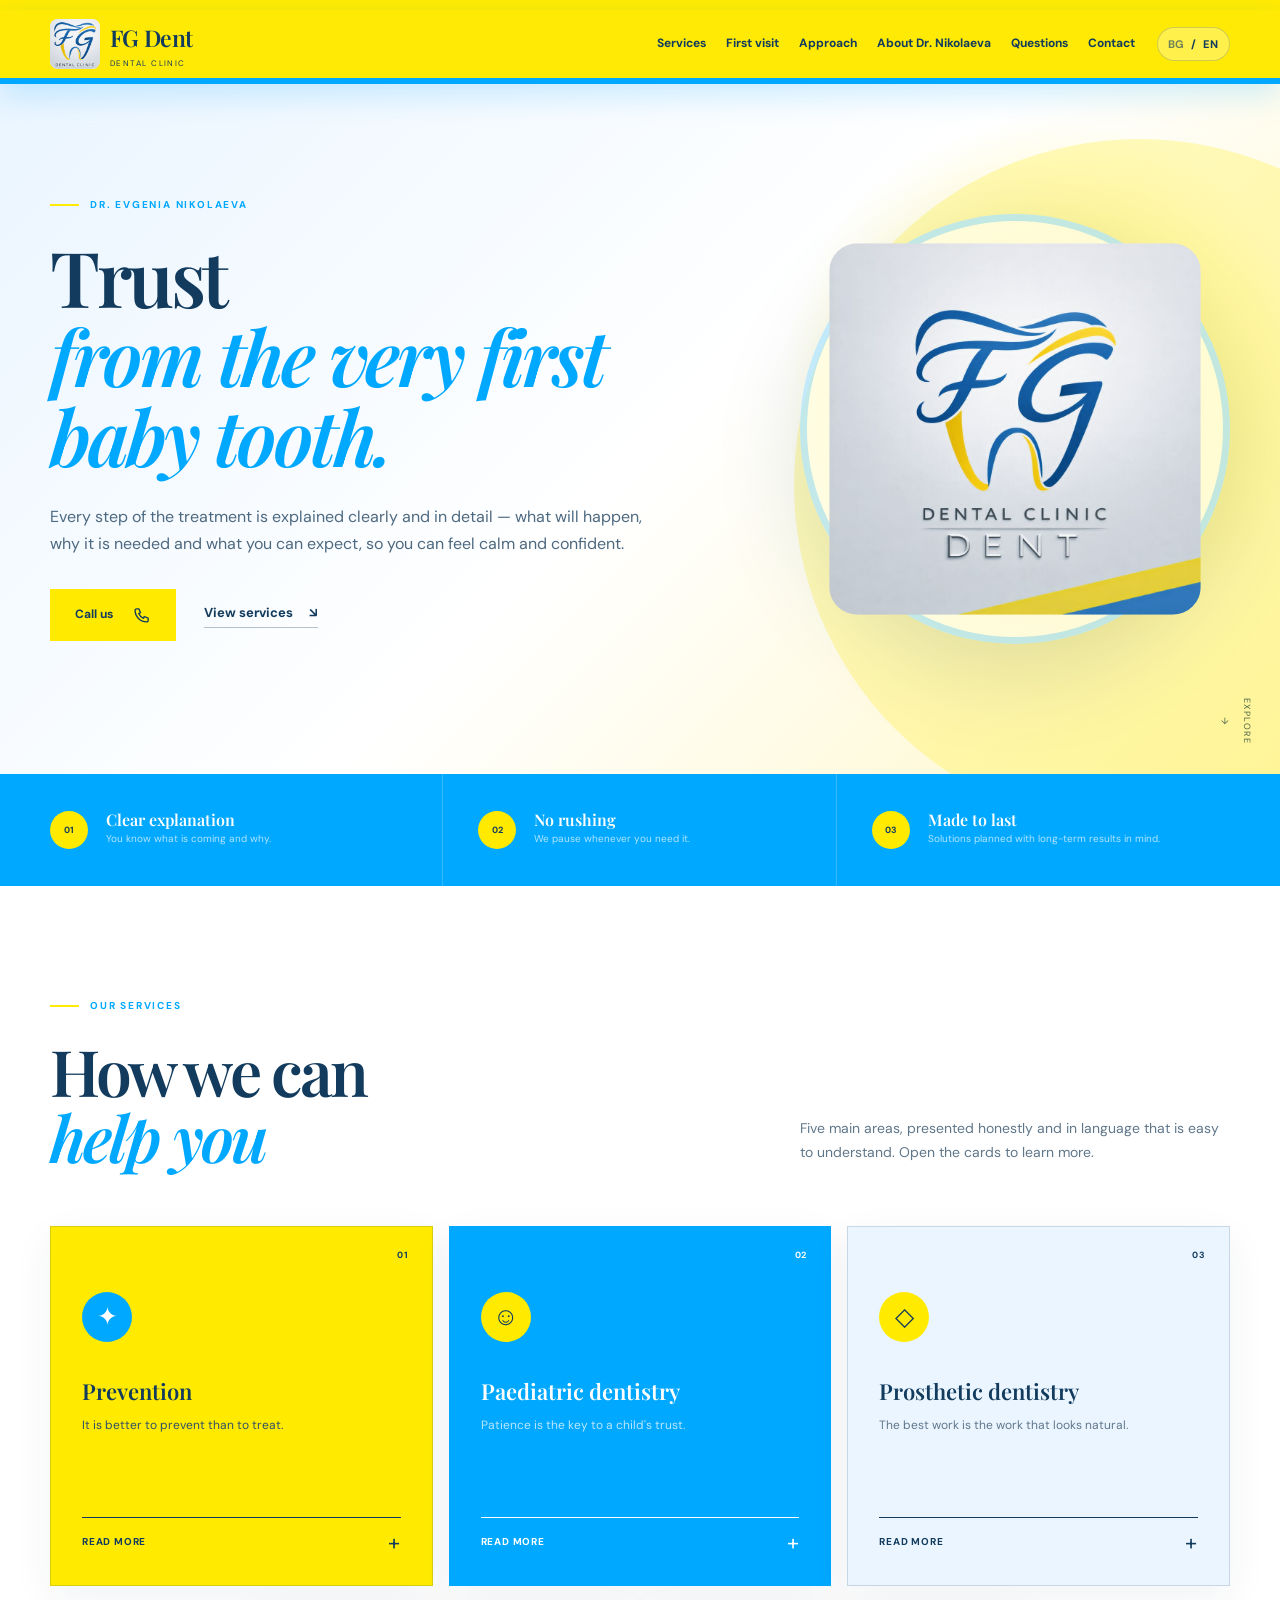
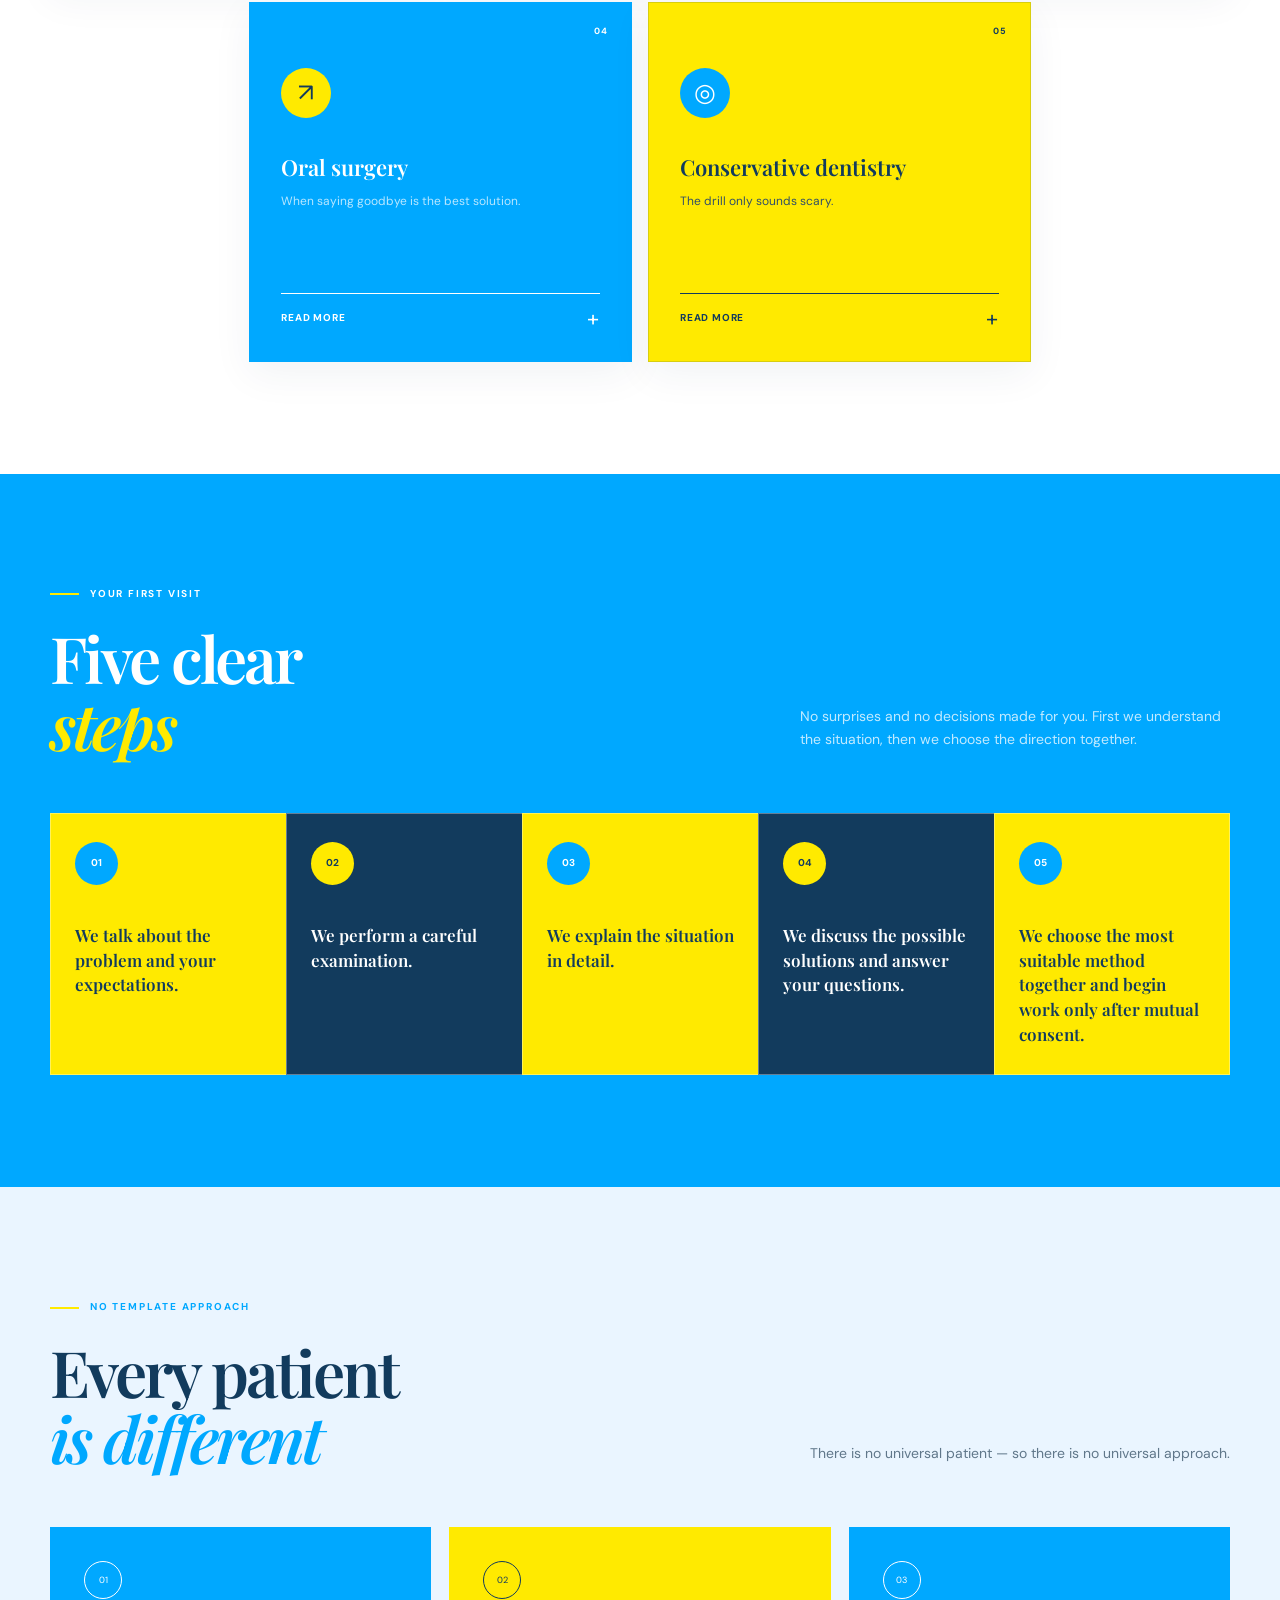
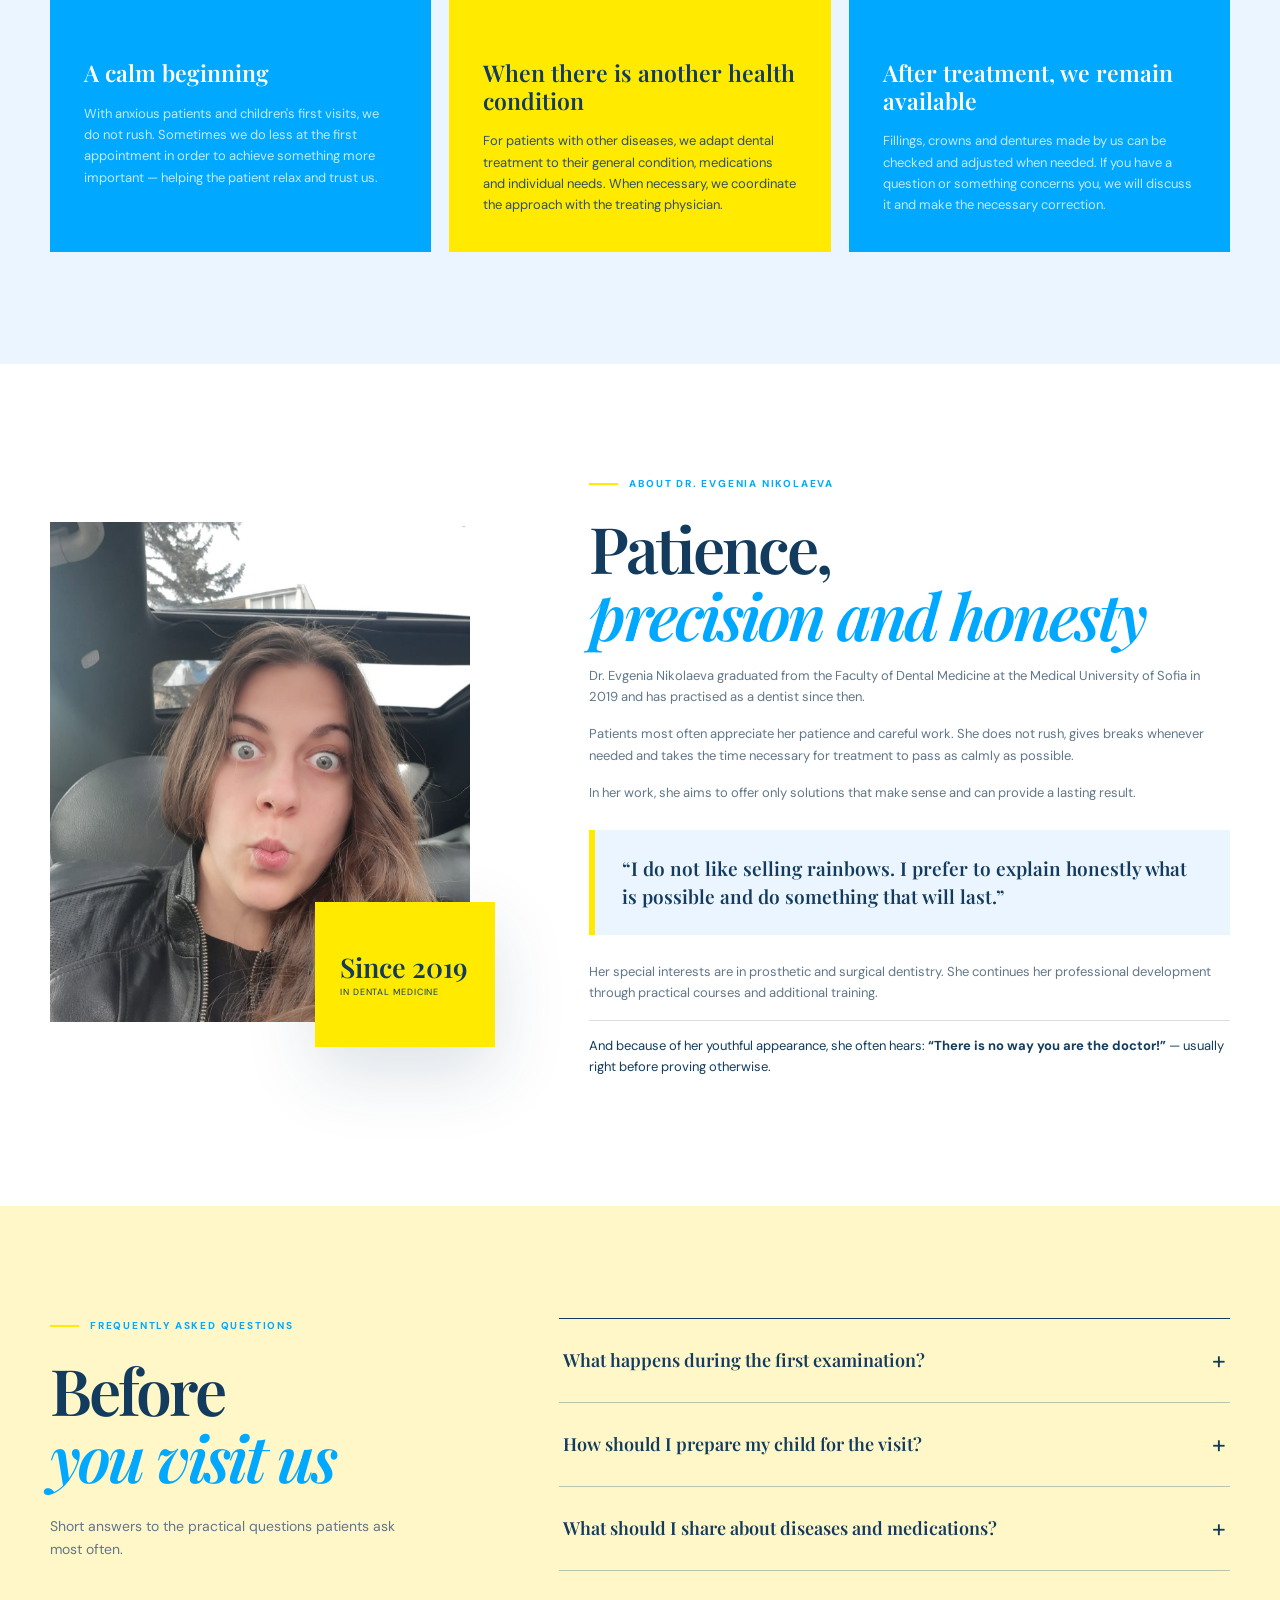
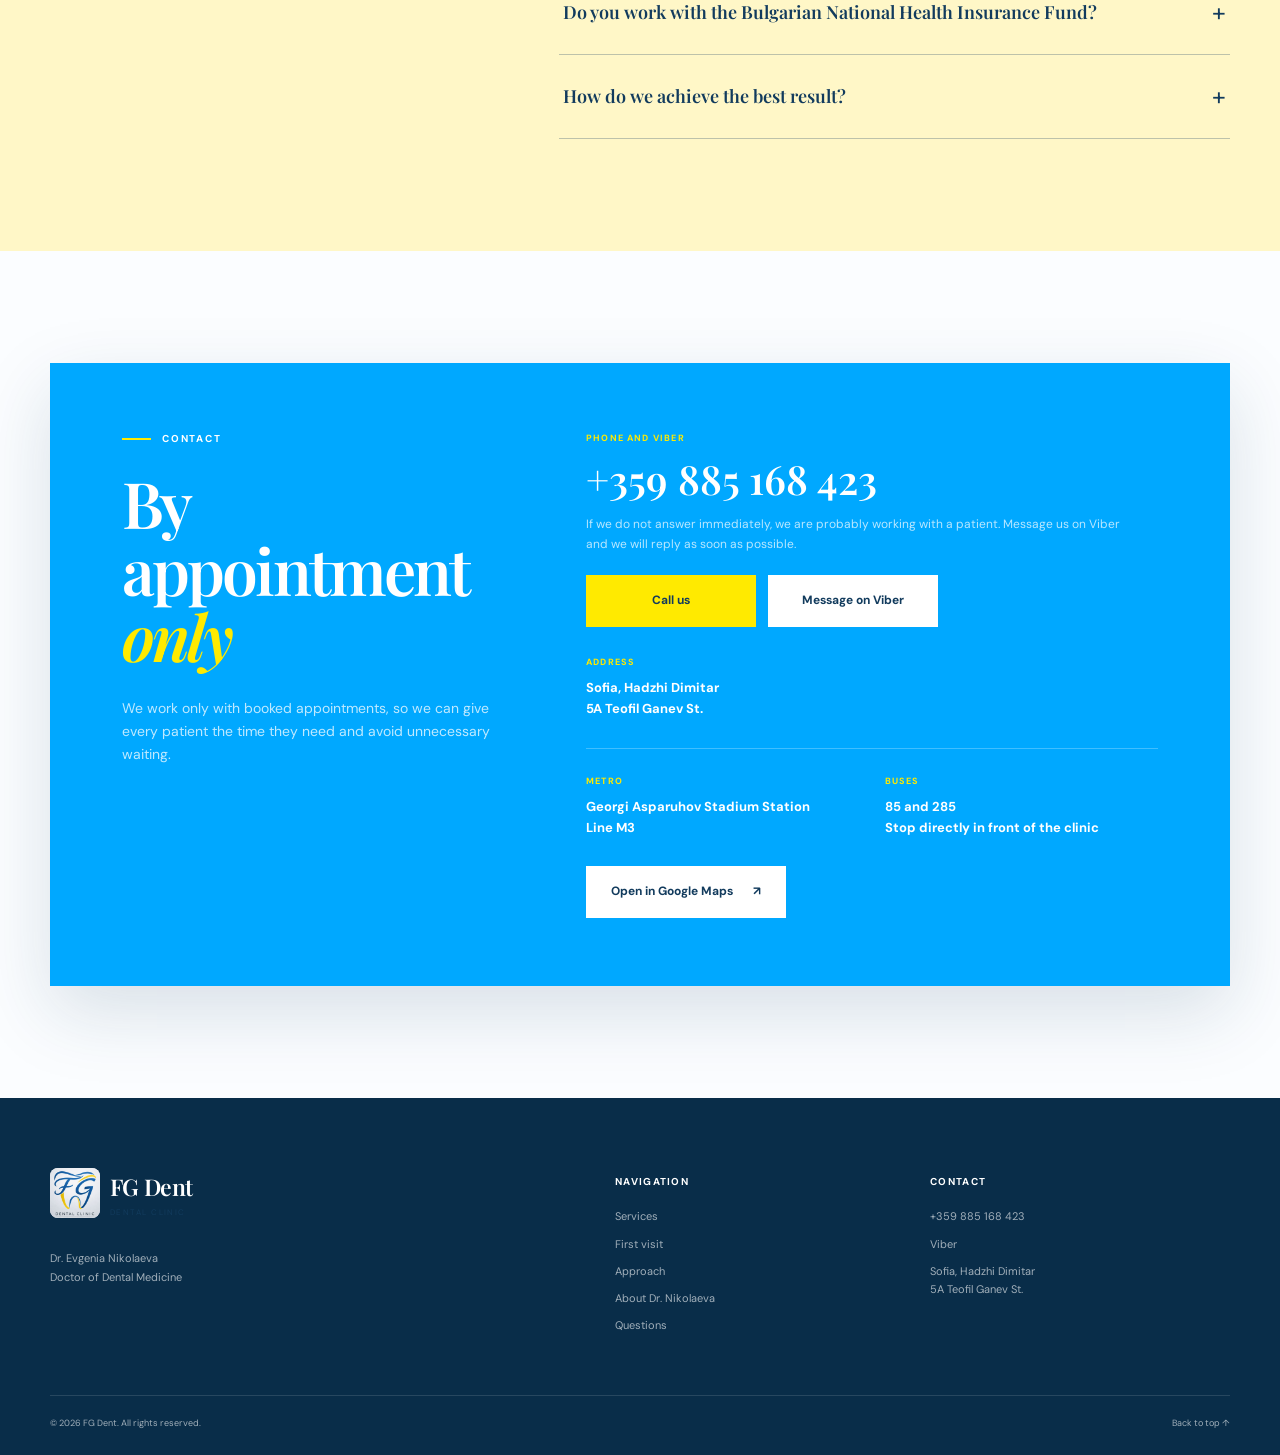
==== en.html @ 5fee706e "Add English version and logo hero" ====
<!doctype html>
<html lang="en">
<head>
  <meta charset="utf-8">
  <meta name="viewport" content="width=device-width, initial-scale=1">
  <meta name="description" content="FG Dent — dental clinic of Dr. Evgenia Nikolaeva in Sofia. Clear explanations, a calm approach and dental work made to last.">
  <meta name="theme-color" content="#00A8FF">
  <title>FG Dent | Dr. Evgenia Nikolaeva</title>
  <link rel="preconnect" href="https://fonts.googleapis.com">
  <link rel="preconnect" href="https://fonts.gstatic.com" crossorigin>
  <link href="https://fonts.googleapis.com/css2?family=DM+Sans:wght@400;500;600;700&family=Playfair+Display:ital,wght@0,600;1,600&display=swap" rel="stylesheet">
  <link rel="stylesheet" href="styles.css">
</head>
<body>
  <a class="skip-link" href="#main">Skip to content</a>
  <div class="top-note" aria-hidden="true"></div>

  <header class="site-header">
    <div class="container nav-shell">
      <a class="brand" href="#home" aria-label="FG Dent — home">
        <span class="brand-logo"><img src="assets/fg-dent-logo.png" alt="" width="1024" height="1024"></span>
        <span><strong>FG Dent</strong><small>Dental clinic</small></span>
      </a>
      <button class="menu-button" type="button" aria-label="Open menu" aria-expanded="false" aria-controls="main-nav"><span></span><span></span><span></span></button>
      <nav class="main-nav" id="main-nav" aria-label="Main navigation">
        <a href="#services">Services</a>
        <a href="#first-visit">First visit</a>
        <a href="#approach">Approach</a>
        <a href="#doctor">About Dr. Nikolaeva</a>
        <a href="#faq">Questions</a>
        <a href="#contact">Contact</a>
      </nav>
      <div class="language-switch" aria-label="Language selection">
        <a href="index.html">BG</a>
        <span>/</span>
        <a class="active" href="en.html" aria-current="page">EN</a>
      </div>
    </div>
  </header>

  <main id="main">
    <section class="hero" id="home">
      <div class="hero-logo-panel" aria-hidden="true"><img src="assets/fg-dent-logo.png" alt="" width="1024" height="1024"></div>
      <div class="container hero-layout">
        <div class="hero-copy reveal">
          <p class="eyebrow"><span></span>Dr. Evgenia Nikolaeva</p>
          <h1>Trust<br><em>from the very first baby tooth.</em></h1>
          <p class="lead">Every step of the treatment is explained clearly and in detail — what will happen, why it is needed and what you can expect, so you can feel calm and confident.</p>
          <div class="hero-actions">
            <a class="button button-yellow" href="tel:+359885168423"><span>Call us</span><svg viewBox="0 0 24 24" aria-hidden="true"><path d="M7.8 3.8 10 8.9 7.6 10c1.2 2.8 3.6 5.2 6.4 6.4l1.1-2.4 5.1 2.2v3c0 1.1-.9 2-2 2C9.7 21.2 2.8 14.3 2.8 5.8c0-1.1.9-2 2-2h3Z"/></svg></a>
            <a class="text-link" href="#services">View services <span>↘</span></a>
          </div>
        </div>
      </div>
      <a class="scroll-hint" href="#principles" aria-label="Go to content">↓ <span>Explore</span></a>
    </section>

    <section class="principles" id="principles" aria-label="Our principles">
      <div class="container principle-grid">
        <article><span>01</span><div><h2>Clear explanation</h2><p>You know what is coming and why.</p></div></article>
        <article><span>02</span><div><h2>No rushing</h2><p>We pause whenever you need it.</p></div></article>
        <article><span>03</span><div><h2>Made to last</h2><p>Solutions planned with long-term results in mind.</p></div></article>
      </div>
    </section>

    <section class="section services" id="services">
      <div class="container">
        <header class="section-heading reveal">
          <div><p class="eyebrow"><span></span>Our services</p><h2>How we can<br><em>help you</em></h2></div>
          <p>Five main areas, presented honestly and in language that is easy to understand. Open the cards to learn more.</p>
        </header>

        <div class="service-grid">
          <article class="service-card card-yellow reveal">
            <span class="card-number">01</span><span class="service-symbol" aria-hidden="true">✦</span>
            <h3>Prevention</h3><p class="service-tagline">It is better to prevent than to treat.</p>
            <button class="expand-button" type="button" aria-expanded="false" aria-controls="service-1"><span>Read more</span><b>+</b></button>
            <div class="expand-content" id="service-1" hidden>
              <p>Regular preventive check-ups help us find problems at their earliest stage. Treatment is usually faster, gentler, more comfortable and less expensive. This lowers the risk of pain and complex procedures and helps keep natural teeth healthy for longer.</p>
              <h4>Includes:</h4><ul><li>preventive dental examination;</li><li>professional cleaning;</li><li>gum assessment;</li><li>fluoride treatment or sealants when needed;</li><li>individual advice for home care.</li></ul>
            </div>
          </article>

          <article class="service-card card-blue reveal">
            <span class="card-number">02</span><span class="service-symbol" aria-hidden="true">☺</span>
            <h3>Paediatric dentistry</h3><p class="service-tagline">Patience is the key to a child's trust.</p>
            <button class="expand-button" type="button" aria-expanded="false" aria-controls="service-2"><span>Read more</span><b>+</b></button>
            <div class="expand-content" id="service-2" hidden>
              <p>In paediatric dentistry, good treatment begins with calm, attention and time for adaptation.</p>
              <p>The dentist and the parents work as one team with a shared approach and one clear goal: for the child to feel safe, cooperate without unnecessary fear and gradually build trust in dental care.</p>
            </div>
          </article>

          <article class="service-card card-pale-blue reveal">
            <span class="card-number">03</span><span class="service-symbol" aria-hidden="true">◇</span>
            <h3>Prosthetic dentistry</h3><p class="service-tagline">The best work is the work that looks natural.</p>
            <button class="expand-button" type="button" aria-expanded="false" aria-controls="service-3"><span>Read more</span><b>+</b></button>
            <div class="expand-content" id="service-3" hidden>
              <p>Prosthetic treatment is the result of precise teamwork between the clinic and the dental laboratory.</p>
              <p>For us, the team has done an excellent job when, after treatment, no one can tell what is natural and what was created by us.</p>
              <p>Our dental technicians are true artists, so we know we can achieve exactly that.</p>
            </div>
          </article>

          <article class="service-card card-blue reveal">
            <span class="card-number">04</span><span class="service-symbol" aria-hidden="true">↗</span>
            <h3>Oral surgery</h3><p class="service-tagline">When saying goodbye is the best solution.</p>
            <button class="expand-button" type="button" aria-expanded="false" aria-controls="service-4"><span>Read more</span><b>+</b></button>
            <div class="expand-content" id="service-4" hidden>
              <p>We do everything possible to save every tooth. But when an extraction becomes unavoidable, we make sure everything is calm, comfortable and minimally invasive.</p>
            </div>
          </article>

          <article class="service-card card-yellow reveal">
            <span class="card-number">05</span><span class="service-symbol" aria-hidden="true">◎</span>
            <h3>Conservative dentistry</h3><p class="service-tagline">The drill only sounds scary.</p>
            <button class="expand-button" type="button" aria-expanded="false" aria-controls="service-5"><span>Read more</span><b>+</b></button>
            <div class="expand-content" id="service-5" hidden>
              <p>Our goal is to preserve every tooth that can be saved. We treat cavities and root canals calmly, precisely and with reliable anaesthesia.</p>
              <p>And no matter how stubborn the canals are — we are more stubborn.</p>
            </div>
          </article>
        </div>
      </div>
    </section>

    <section class="section first-visit" id="first-visit">
      <div class="container">
        <header class="section-heading reveal">
          <div><p class="eyebrow"><span></span>Your first visit</p><h2>Five clear<br><em>steps</em></h2></div>
          <p>No surprises and no decisions made for you. First we understand the situation, then we choose the direction together.</p>
        </header>
        <ol class="visit-steps">
          <li class="reveal"><span>01</span><p>We talk about the problem and your expectations.</p></li>
          <li class="reveal"><span>02</span><p>We perform a careful examination.</p></li>
          <li class="reveal"><span>03</span><p>We explain the situation in detail.</p></li>
          <li class="reveal"><span>04</span><p>We discuss the possible solutions and answer your questions.</p></li>
          <li class="reveal"><span>05</span><p>We choose the most suitable method together and begin work only after mutual consent.</p></li>
        </ol>
      </div>
    </section>

    <section class="section approach" id="approach">
      <div class="container">
        <header class="section-heading reveal">
          <div><p class="eyebrow"><span></span>No template approach</p><h2>Every patient<br><em>is different</em></h2></div>
          <p>There is no universal patient — so there is no universal approach.</p>
        </header>
        <div class="approach-grid">
          <article class="approach-card reveal"><span>01</span><h3>A calm beginning</h3><p>With anxious patients and children's first visits, we do not rush. Sometimes we do less at the first appointment in order to achieve something more important — helping the patient relax and trust us.</p></article>
          <article class="approach-card approach-card-yellow reveal"><span>02</span><h3>When there is another health condition</h3><p>For patients with other diseases, we adapt dental treatment to their general condition, medications and individual needs. When necessary, we coordinate the approach with the treating physician.</p></article>
          <article class="approach-card reveal"><span>03</span><h3>After treatment, we remain available</h3><p>Fillings, crowns and dentures made by us can be checked and adjusted when needed. If you have a question or something concerns you, we will discuss it and make the necessary correction.</p></article>
        </div>
      </div>
    </section>

    <section class="section doctor" id="doctor">
      <div class="container doctor-grid">
        <div class="doctor-visual reveal">
          <div class="doctor-photo-wrap"><img src="assets/dr-evgenia-nikolaeva.png" alt="Dr. Evgenia Nikolaeva" width="1536" height="1536"></div>
          <div class="doctor-badge"><strong>Since 2019</strong><span>in dental medicine</span></div>
        </div>
        <div class="doctor-copy reveal">
          <p class="eyebrow"><span></span>About Dr. Evgenia Nikolaeva</p>
          <h2>Patience,<br><em>precision and honesty</em></h2>
          <p>Dr. Evgenia Nikolaeva graduated from the Faculty of Dental Medicine at the Medical University of Sofia in 2019 and has practised as a dentist since then.</p>
          <p>Patients most often appreciate her patience and careful work. She does not rush, gives breaks whenever needed and takes the time necessary for treatment to pass as calmly as possible.</p>
          <p>In her work, she aims to offer only solutions that make sense and can provide a lasting result.</p>
          <blockquote>“I do not like selling rainbows. I prefer to explain honestly what is possible and do something that will last.”</blockquote>
          <p>Her special interests are in prosthetic and surgical dentistry. She continues her professional development through practical courses and additional training.</p>
          <p class="doctor-joke">And because of her youthful appearance, she often hears: <strong>“There is no way you are the doctor!”</strong> — usually right before proving otherwise.</p>
        </div>
      </div>
    </section>

    <section class="section faq" id="faq">
      <div class="container faq-grid">
        <div class="faq-heading reveal"><p class="eyebrow"><span></span>Frequently asked questions</p><h2>Before<br><em>you visit us</em></h2><p>Short answers to the practical questions patients ask most often.</p></div>
        <div class="faq-list reveal">
          <article class="faq-item"><h3><button type="button" aria-expanded="false" aria-controls="faq-1"><span>What happens during the first examination?</span><b>+</b></button></h3><div id="faq-1" class="faq-answer" hidden><p>First, we talk about the problem and your expectations, then we perform a careful examination. We explain the situation in detail, discuss the possible solutions and answer your questions. We choose the most suitable method together and begin work only after mutual consent.</p></div></article>
          <article class="faq-item"><h3><button type="button" aria-expanded="false" aria-controls="faq-2"><span>How should I prepare my child for the visit?</span><b>+</b></button></h3><div id="faq-2" class="faq-answer" hidden><p>Prepare your child beforehand by speaking calmly and honestly. Do not promise that there will be no drill or anaesthesia. Explain that what is needed will be done, but there is nothing scary and the dentist will explain what will happen in a way the child can understand.</p><p>If the child cries or does not cooperate, do not scold them and do not raise your voice — this increases the stress. Stay calm and follow the dentist's guidance. With more anxious children, we use a playful approach and different adaptation techniques, so it is important that the parent gives us time and space to win the child's trust.</p></div></article>
          <article class="faq-item"><h3><button type="button" aria-expanded="false" aria-controls="faq-3"><span>What should I share about diseases and medications?</span><b>+</b></button></h3><div id="faq-3" class="faq-answer" hidden><p>Please inform us about all diseases, allergies and medications you take — even if you think they are not related to dental treatment. Withholding this information may create a risk for your health. When necessary, we coordinate the approach with your treating physician.</p></div></article>
          <article class="faq-item"><h3><button type="button" aria-expanded="false" aria-controls="faq-4"><span>Do you work with the Bulgarian National Health Insurance Fund?</span><b>+</b></button></h3><div id="faq-4" class="faq-answer" hidden><p>Yes, the clinic works with the NHIF. Before your visit, you can contact us to clarify what is included in the package.</p></div></article>
          <article class="faq-item"><h3><button type="button" aria-expanded="false" aria-controls="faq-5"><span>How do we achieve the best result?</span><b>+</b></button></h3><div id="faq-5" class="faq-answer" hidden><p>Treatment is teamwork. The dentist can do her 50%, but for a 100% result, the patient needs to follow the instructions and recommendations given.</p></div></article>
        </div>
      </div>
    </section>

    <section class="section contact" id="contact">
      <div class="container contact-panel reveal">
        <div class="contact-intro"><p class="eyebrow eyebrow-light"><span></span>Contact</p><h2>By appointment<br><em>only</em></h2><p>We work only with booked appointments, so we can give every patient the time they need and avoid unnecessary waiting.</p></div>
        <div class="contact-details">
          <div class="contact-block"><small>Phone and Viber</small><a class="contact-phone" href="tel:+359885168423">+359 885 168 423</a><p>If we do not answer immediately, we are probably working with a patient. Message us on Viber and we will reply as soon as possible.</p><div class="contact-actions"><a class="button button-yellow" href="tel:+359885168423">Call us</a><a class="button button-light" href="viber://chat?number=%2B359885168423">Message on Viber</a></div></div>
          <div class="contact-block"><small>Address</small><strong>Sofia, Hadzhi Dimitar<br>5A Teofil Ganev St.</strong></div>
          <div class="transport-grid"><div><small>Metro</small><strong>Georgi Asparuhov Stadium Station<br>Line M3</strong></div><div><small>Buses</small><strong>85 and 285<br>Stop directly in front of the clinic</strong></div></div>
          <a class="button button-light maps-button" href="https://www.google.com/maps/search/?api=1&amp;query=ул.+Теофил+Ганев+5А,+Хаджи+Димитър,+София" target="_blank" rel="noopener"><span>Open in Google Maps</span><b>↗</b></a>
        </div>
      </div>
    </section>
  </main>

  <footer class="site-footer">
    <div class="container footer-grid">
      <div><a class="brand footer-brand" href="#home"><span class="brand-logo"><img src="assets/fg-dent-logo.png" alt="" width="1024" height="1024"></span><span><strong>FG Dent</strong><small>Dental clinic</small></span></a><p>Dr. Evgenia Nikolaeva<br>Doctor of Dental Medicine</p></div>
      <div><h2>Navigation</h2><a href="#services">Services</a><a href="#first-visit">First visit</a><a href="#approach">Approach</a><a href="#doctor">About Dr. Nikolaeva</a><a href="#faq">Questions</a></div>
      <div><h2>Contact</h2><a href="tel:+359885168423">+359 885 168 423</a><a href="viber://chat?number=%2B359885168423">Viber</a><span>Sofia, Hadzhi Dimitar<br>5A Teofil Ganev St.</span></div>
    </div>
    <div class="container footer-bottom"><span>© <span id="year"></span> FG Dent. All rights reserved.</span><a href="#home">Back to top ↑</a></div>
  </footer>
  <a class="floating-phone" href="tel:+359885168423" aria-label="Call FG Dent">☎</a>
  <script src="script.js"></script>
</body>
</html>
---- styles.css ----
:root {
  --blue: #00a8ff;
  --blue-dark: #123b5d;
  --blue-deep: #092d49;
  --blue-light: #eaf5ff;
  --yellow: #ffea00;
  --yellow-light: #fff7c7;
  --white: #fff;
  --paper: #fbfdff;
  --muted: #60778a;
  --line: rgba(18, 59, 93, .16);
  --serif: "Playfair Display", Georgia, serif;
  --sans: "DM Sans", Arial, sans-serif;
  --shadow: 0 26px 70px rgba(18, 59, 93, .15);
}

* { box-sizing: border-box; }
html { scroll-behavior: smooth; scroll-padding-top: 88px; }
body { margin: 0; color: var(--blue-dark); background: var(--paper); font: 400 16px/1.65 var(--sans); }
body.menu-open { overflow: hidden; }
a { color: inherit; text-decoration: none; }
button { color: inherit; font: inherit; }
img, svg { display: block; }
.container { width: min(1180px, calc(100% - 48px)); margin-inline: auto; }
.skip-link { position: fixed; z-index: 100; left: 20px; top: -80px; padding: 12px 18px; color: white; background: var(--blue-deep); transition: top .2s; }
.skip-link:focus { top: 15px; }
:focus-visible { outline: 3px solid var(--yellow); outline-offset: 4px; }
.top-note { height: 10px; background: var(--yellow); }

.site-header { position: sticky; z-index: 30; top: 0; border-bottom: 6px solid var(--blue); background: rgba(255,234,0,.98); box-shadow: 0 12px 30px rgba(0,168,255,.18); backdrop-filter: blur(16px); }
.nav-shell { min-height: 68px; display: flex; align-items: center; gap: 22px; }
.brand { display: inline-flex; align-items: center; gap: 10px; margin-right: auto; }
.brand-logo { width: 50px; height: 50px; display: block; flex: 0 0 auto; overflow: hidden; border-radius: 8px; background: #eef1f4; }
.brand-logo img { width: 100%; height: 100%; object-fit: cover; transform: scale(1.55); transform-origin: 50% 39%; }
.brand strong, .brand small { display: block; line-height: 1; }
.brand strong { font: 600 23px var(--serif); letter-spacing: -.03em; }
.brand small { margin-top: 6px; color: var(--blue-dark); font-size: 8px; letter-spacing: .18em; text-transform: uppercase; }
.main-nav { display: flex; align-items: center; gap: 20px; font-size: 12px; font-weight: 700; }
.main-nav a { position: relative; padding-block: 10px; }
.main-nav a::after { content: ""; position: absolute; left: 0; right: 100%; bottom: 3px; height: 2px; background: var(--blue-dark); transition: right .23s; }
.main-nav a:hover::after, .main-nav a:focus-visible::after { right: 0; }
.language-switch { display: inline-flex; align-items: center; gap: 6px; padding: 7px 10px; border: 1px solid rgba(18,59,93,.2); border-radius: 999px; color: var(--blue-dark); background: rgba(255,255,255,.28); font-size: 11px; font-weight: 800; letter-spacing: .08em; }
.language-switch a { opacity: .6; }
.language-switch a.active, .language-switch a:hover, .language-switch a:focus-visible { opacity: 1; color: var(--blue-dark); }
.menu-button { display: none; width: 44px; height: 44px; padding: 10px; border: 0; background: transparent; cursor: pointer; }
.menu-button span { display: block; height: 2px; margin: 5px 0; background: var(--blue-dark); transition: .25s; }

.button { min-height: 52px; display: inline-flex; align-items: center; justify-content: center; gap: 20px; padding: 0 24px; border: 1px solid var(--blue); color: white; background: var(--blue); font-size: 12px; font-weight: 700; cursor: pointer; transition: transform .2s, color .2s, background .2s, box-shadow .2s; }
.button:hover { transform: translateY(-2px); color: white; background: var(--blue-deep); border-color: var(--blue-deep); box-shadow: 0 12px 28px rgba(9,45,73,.2); }
.button svg { width: 18px; height: 18px; fill: none; stroke: currentColor; stroke-width: 1.8; stroke-linecap: round; stroke-linejoin: round; }
.button-yellow { color: var(--blue-dark); background: var(--yellow); border-color: var(--yellow); }
.button-light { color: var(--blue-dark); background: white; border-color: white; }
.text-link { display: inline-flex; align-items: center; gap: 16px; padding-bottom: 4px; border-bottom: 1px solid rgba(18,59,93,.3); font-size: 13px; font-weight: 700; }
.text-link span { transition: transform .2s; }
.text-link:hover span { transform: translateX(4px); }

.hero { min-height: 690px; position: relative; overflow: hidden; background: radial-gradient(circle at 82% 44%, rgba(255,234,0,.42), transparent 24%), linear-gradient(135deg, var(--blue-light) 0%, #fff 52%, var(--yellow-light) 100%); }
.hero::after { content: ""; position: absolute; z-index: 0; right: -16%; top: 8%; width: 54%; aspect-ratio: 1; border-radius: 50%; background: var(--yellow); opacity: .24; }
.hero-logo-panel { position: absolute; z-index: 1; right: max(32px, calc((100vw - 1180px) / 2)); top: 50%; width: min(430px, 36vw); aspect-ratio: 1; display: grid; place-items: center; padding: 36px; border: 7px solid rgba(0,168,255,.24); border-radius: 50%; background: rgba(255,255,255,.6); box-shadow: 0 30px 90px rgba(18,59,93,.13); transform: translateY(-50%); }
.hero-logo-panel img { width: 100%; height: 100%; object-fit: cover; border-radius: 26px; transform: scale(1.08); }
.hero-layout { min-height: 690px; position: relative; z-index: 2; display: flex; align-items: center; }
.hero-copy { width: 56%; padding: 62px 0 82px; }
.eyebrow { display: flex; align-items: center; gap: 11px; margin: 0 0 23px; color: var(--blue); font-size: 10px; font-weight: 700; letter-spacing: .18em; text-transform: uppercase; }
.eyebrow > span { width: 29px; height: 2px; background: var(--yellow); }
h1, h2 { margin: 0; font-family: var(--serif); font-weight: 600; line-height: 1.04; letter-spacing: -.045em; }
h1 { max-width: 760px; font-size: clamp(52px, 6vw, 82px); }
h1 em, h2 em { color: var(--blue); font-weight: inherit; }
.lead { max-width: 610px; margin: 28px 0 32px; color: #4d6980; font-size: 16px; }
.hero-actions { display: flex; align-items: center; gap: 28px; }
.scroll-hint { position: absolute; right: 26px; bottom: 30px; display: flex; align-items: center; gap: 10px; font-size: 9px; }
.scroll-hint span { writing-mode: vertical-rl; letter-spacing: .16em; text-transform: uppercase; }

.principles { color: white; background: var(--blue); }
.principle-grid { min-height: 112px; display: grid; grid-template-columns: repeat(3,1fr); }
.principle-grid article { display: flex; align-items: center; gap: 18px; padding: 24px 35px; border-right: 1px solid rgba(255,255,255,.2); }
.principle-grid article:first-child { padding-left: 0; }
.principle-grid article:last-child { border: 0; }
.principle-grid article > span { width: 38px; height: 38px; display: grid; place-items: center; flex: 0 0 auto; border-radius: 50%; color: var(--blue-dark); background: var(--yellow); font-size: 9px; font-weight: 700; }
.principle-grid h2 { margin-bottom: 2px; font-size: 16px; letter-spacing: 0; }
.principle-grid p { margin: 0; color: rgba(255,255,255,.7); font-size: 10px; }

.section { padding: 112px 0; }
.section-heading { display: flex; justify-content: space-between; align-items: end; gap: 60px; margin-bottom: 55px; }
.section-heading h2, .doctor-copy h2, .faq-heading h2, .contact-intro h2 { font-size: clamp(42px,5vw,64px); }
.section-heading > p { max-width: 430px; margin: 0 0 7px; color: var(--muted); font-size: 14px; }

.services { background: white; }
.service-grid { display: grid; grid-template-columns: repeat(6,1fr); gap: 16px; align-items: start; }
.service-card { grid-column: span 2; position: relative; min-height: 360px; display: flex; flex-direction: column; padding: 31px; border: 1px solid var(--line); overflow: hidden; box-shadow: 0 12px 38px rgba(18,59,93,.06); }
.service-card:nth-child(4) { grid-column: 2 / span 2; }
.service-card:nth-child(5) { grid-column: 4 / span 2; }
.card-yellow { background: var(--yellow); }
.card-pale-blue { background: var(--blue-light); }
.card-blue { color: white; background: var(--blue); border-color: var(--blue); }
.card-number { position: absolute; right: 23px; top: 21px; font-size: 9px; font-weight: 700; letter-spacing: .1em; }
.service-symbol { width: 50px; height: 50px; display: grid; place-items: center; margin: 34px 0 37px; color: var(--blue-dark); background: var(--yellow); border-radius: 50%; font-size: 25px; }
.card-yellow .service-symbol { color: white; background: var(--blue); }
.service-card h3 { margin: 0 0 12px; font: 600 22px/1.16 var(--serif); }
.service-tagline { margin: 0 0 26px; color: var(--muted); font-size: 12px; }
.card-yellow .service-tagline { color: #314f67; }
.card-blue .service-tagline { color: rgba(255,255,255,.72); }
.expand-button { width: 100%; display: flex; align-items: center; justify-content: space-between; gap: 15px; margin-top: auto; padding: 14px 0 0; border: 0; border-top: 1px solid currentColor; color: inherit; background: transparent; text-align: left; font-size: 10px; font-weight: 700; letter-spacing: .08em; text-transform: uppercase; cursor: pointer; }
.expand-button b { font-size: 22px; font-weight: 400; line-height: 1; transition: transform .22s; }
.expand-button[aria-expanded="true"] b { transform: rotate(45deg); }
.expand-content { padding-top: 22px; border-top: 0; font-size: 12px; }
.expand-content p { margin: 0 0 12px; }
.expand-content h4 { margin: 20px 0 7px; font-size: 11px; text-transform: uppercase; letter-spacing: .08em; }
.expand-content ul { margin: 0; padding-left: 18px; }

.first-visit { color: white; background: var(--blue); }
.first-visit .eyebrow { color: white; }
.first-visit .section-heading h2 { color: white; }
.first-visit .section-heading h2 em { color: var(--yellow); }
.first-visit .section-heading > p { color: rgba(255,255,255,.76); }
.visit-steps { display: grid; grid-template-columns: repeat(5,1fr); margin: 0; padding: 0; list-style: none; }
.visit-steps li { min-height: 225px; padding: 28px 24px; border: 1px solid rgba(255,255,255,.35); border-right: 0; color: var(--blue-dark); background: var(--yellow); }
.visit-steps li:nth-child(even) { color: white; background: var(--blue-dark); }
.visit-steps li:last-child { border-right: 1px solid rgba(255,255,255,.35); }
.visit-steps span { width: 43px; height: 43px; display: grid; place-items: center; margin-bottom: 38px; border-radius: 50%; color: white; background: var(--blue); font-size: 10px; font-weight: 700; }
.visit-steps li:nth-child(even) span { color: var(--blue-dark); background: var(--yellow); }
.visit-steps p { margin: 0; font: 600 17px/1.45 var(--serif); }

.approach { background: var(--blue-light); }
.approach-grid { display: grid; grid-template-columns: repeat(3,1fr); gap: 18px; }
.approach-card { min-height: 325px; padding: 34px; color: white; background: var(--blue); }
.approach-card-yellow { color: var(--blue-dark); background: var(--yellow); }
.approach-card > span { width: 38px; height: 38px; display: grid; place-items: center; margin-bottom: 60px; border: 1px solid currentColor; border-radius: 50%; font-size: 9px; }
.approach-card h3 { margin: 0 0 16px; font: 600 23px/1.2 var(--serif); }
.approach-card p { margin: 0; color: rgba(255,255,255,.75); font-size: 13px; }
.approach-card-yellow p { color: #314f67; }

.doctor { background: white; }
.doctor-grid { display: grid; grid-template-columns: .82fr 1.18fr; gap: 8%; align-items: center; }
.doctor-visual { position: relative; margin: 0 25px 25px 0; }
.doctor-photo-wrap { aspect-ratio: .84; overflow: hidden; background: var(--blue-light); }
.doctor-photo-wrap img { width: 100%; height: 100%; object-fit: cover; object-position: 50% 42%; }
.doctor-badge { position: absolute; right: -25px; bottom: -25px; width: 180px; height: 145px; display: flex; flex-direction: column; justify-content: center; padding: 25px; color: var(--blue-dark); background: var(--yellow); box-shadow: var(--shadow); }
.doctor-badge strong { font: 600 27px var(--serif); }
.doctor-badge span { font-size: 9px; letter-spacing: .1em; text-transform: uppercase; }
.doctor-copy > p:not(.eyebrow) { margin: 16px 0; color: var(--muted); font-size: 13px; }
.doctor-copy blockquote { margin: 26px 0; padding: 24px 27px; border-left: 6px solid var(--yellow); color: var(--blue-dark); background: var(--blue-light); font: 600 19px/1.5 var(--serif); }
.doctor-copy .doctor-joke { padding-top: 14px; border-top: 1px solid var(--line); color: var(--blue-dark) !important; }

.faq { background: var(--yellow-light); }
.faq-grid { display: grid; grid-template-columns: .75fr 1.25fr; gap: 9%; align-items: start; }
.faq-heading { position: sticky; top: 130px; }
.faq-heading > p:last-child { max-width: 380px; margin-top: 25px; color: var(--muted); font-size: 14px; }
.faq-list { border-top: 1px solid var(--blue-dark); }
.faq-item { border-bottom: 1px solid rgba(18,59,93,.28); }
.faq-item h3 { margin: 0; }
.faq-item button { width: 100%; display: flex; align-items: center; justify-content: space-between; gap: 25px; padding: 25px 4px; border: 0; background: transparent; text-align: left; font: 600 18px/1.35 var(--serif); cursor: pointer; }
.faq-item button b { font: 400 25px var(--sans); transition: transform .22s; }
.faq-item button[aria-expanded="true"] b { transform: rotate(45deg); }
.faq-answer { padding: 0 45px 25px 4px; color: #4d6980; font-size: 13px; }
.faq-answer p { margin: 0 0 12px; }

.contact { color: white; background: var(--paper); }
.contact-panel { display: grid; grid-template-columns: .8fr 1.2fr; gap: 8%; padding: 68px 72px; background: var(--blue); box-shadow: var(--shadow); }
.eyebrow-light { color: white; }
.contact-intro h2 { color: white; }
.contact-intro h2 em { color: var(--yellow); }
.contact-intro > p:last-child { max-width: 420px; margin-top: 27px; color: rgba(255,255,255,.75); font-size: 14px; }
.contact-details { display: grid; gap: 28px; }
.contact-block small, .contact-block strong, .transport-grid small, .transport-grid strong { display: block; }
.contact-block small, .transport-grid small { margin-bottom: 7px; color: var(--yellow); font-size: 9px; font-weight: 700; letter-spacing: .13em; text-transform: uppercase; }
.contact-phone { display: block; font: 600 clamp(27px,3.5vw,40px) var(--serif); }
.contact-block > p { max-width: 540px; margin: 10px 0 20px; color: rgba(255,255,255,.72); font-size: 12px; }
.contact-actions { display: flex; gap: 12px; flex-wrap: wrap; }
.contact-actions .button { min-width: 170px; }
.contact-block strong, .transport-grid strong { font-size: 13px; }
.transport-grid { display: grid; grid-template-columns: 1fr 1fr; gap: 25px; padding-top: 25px; border-top: 1px solid rgba(255,255,255,.25); }
.maps-button { justify-self: start; }

.site-footer { padding: 70px 0 24px; color: rgba(255,255,255,.62); background: var(--blue-deep); font-size: 11px; }
.footer-grid { display: grid; grid-template-columns: 2fr 1fr 1.2fr; gap: 65px; padding-bottom: 52px; }
.footer-brand { margin-bottom: 20px; color: white; }
.footer-grid h2 { margin: 7px 0 19px; color: white; font: 700 10px var(--sans); letter-spacing: .13em; text-transform: uppercase; }
.footer-grid div > a:not(.brand), .footer-grid div > span { display: block; margin: 9px 0; }
.footer-grid a:hover { color: var(--yellow); }
.footer-bottom { display: flex; justify-content: space-between; padding-top: 20px; border-top: 1px solid rgba(255,255,255,.12); font-size: 9px; }
.floating-phone { position: fixed; z-index: 25; right: 22px; bottom: 22px; width: 56px; height: 56px; display: none; place-items: center; border-radius: 50%; color: var(--blue-dark); background: var(--yellow); box-shadow: 0 12px 30px rgba(9,45,73,.32); }

.reveal { opacity: 0; transform: translateY(22px); transition: opacity .68s ease, transform .68s ease; }
.reveal.visible { opacity: 1; transform: none; }

@media (max-width: 1050px) {
  .main-nav { gap: 13px; font-size: 11px; }
  .language-switch { padding-inline: 8px; }
  .hero-copy { width: 62%; }
  .visit-steps { grid-template-columns: repeat(3,1fr); }
  .visit-steps li:nth-child(3) { border-right: 1px solid rgba(255,255,255,.35); }
  .visit-steps li:nth-child(n+4) { border-top: 0; }
  .visit-steps li:last-child { grid-column: span 2; }
}

@media (max-width: 900px) {
  .container { width: min(100% - 32px, 620px); }
  .nav-shell { min-height: 68px; }
  .menu-button { display: block; }
  .main-nav { position: fixed; inset: 84px 0 auto; height: calc(100dvh - 84px); flex-direction: column; align-items: flex-start; gap: 15px; padding: 35px 28px; color: white; background: var(--blue-dark); transform: translateX(100%); transition: transform .3s; font: 600 22px var(--serif); overflow-y: auto; }
  .menu-open .main-nav { transform: none; }
  .menu-open .menu-button span:nth-child(1) { transform: translateY(7px) rotate(45deg); }
  .menu-open .menu-button span:nth-child(2) { opacity: 0; }
  .menu-open .menu-button span:nth-child(3) { transform: translateY(-7px) rotate(-45deg); }
  .language-switch { order: 2; margin-left: auto; }
  .menu-button { order: 3; }
  .hero { min-height: 900px; background: linear-gradient(180deg, var(--blue-light), var(--yellow-light)); }
  .hero-layout { min-height: 930px; align-items: flex-start; }
  .hero::after { right: -42%; top: auto; bottom: 4%; width: 110%; }
  .hero-logo-panel { left: 50%; right: auto; top: auto; bottom: 70px; width: min(330px, 76vw); padding: 25px; transform: translateX(-50%); }
  .hero-copy { width: 100%; padding: 55px 0 420px; }
  h1 { font-size: clamp(44px,13vw,62px); }
  .lead { font-size: 15px; }
  .hero-actions { align-items: flex-start; flex-direction: column; gap: 20px; }
  .scroll-hint { display: none; }
  .principle-grid { grid-template-columns: 1fr; padding: 10px 0; }
  .principle-grid article, .principle-grid article:first-child { padding: 17px 3px; border-right: 0; border-bottom: 1px solid rgba(255,255,255,.2); }
  .principle-grid article:last-child { border-bottom: 0; }
  .section { padding: 82px 0; }
  .section-heading { align-items: flex-start; flex-direction: column; gap: 22px; margin-bottom: 42px; }
  .service-grid { grid-template-columns: 1fr; }
  .service-card, .service-card:nth-child(4), .service-card:nth-child(5) { grid-column: 1; min-height: 330px; }
  .visit-steps { grid-template-columns: 1fr; }
  .visit-steps li, .visit-steps li:nth-child(3), .visit-steps li:last-child { grid-column: auto; min-height: 175px; border: 1px solid rgba(255,255,255,.35); border-bottom: 0; }
  .visit-steps li:last-child { border-bottom: 1px solid rgba(255,255,255,.35); }
  .visit-steps span { margin-bottom: 24px; }
  .approach-grid { grid-template-columns: 1fr; }
  .approach-card { min-height: auto; }
  .approach-card > span { margin-bottom: 38px; }
  .doctor-grid, .faq-grid, .contact-panel { grid-template-columns: 1fr; }
  .doctor-grid { gap: 55px; }
  .doctor-visual { margin-right: 18px; }
  .doctor-badge { right: -18px; }
  .faq-grid { gap: 43px; }
  .faq-heading { position: static; }
  .contact-panel { gap: 46px; padding: 45px 25px; }
  .transport-grid { grid-template-columns: 1fr; }
  .contact-actions { flex-direction: column; }
  .contact-actions .button { width: 100%; }
  .footer-grid { grid-template-columns: 1fr 1fr; gap: 38px; }
  .footer-grid > div:first-child { grid-column: 1 / -1; }
  .footer-bottom { align-items: flex-start; flex-direction: column; gap: 7px; }
  .floating-phone { display: grid; }
}

@media (prefers-reduced-motion: reduce) {
  html { scroll-behavior: auto; }
  *, *::before, *::after { animation-duration: .01ms !important; transition-duration: .01ms !important; }
  .reveal { opacity: 1; transform: none; }
}
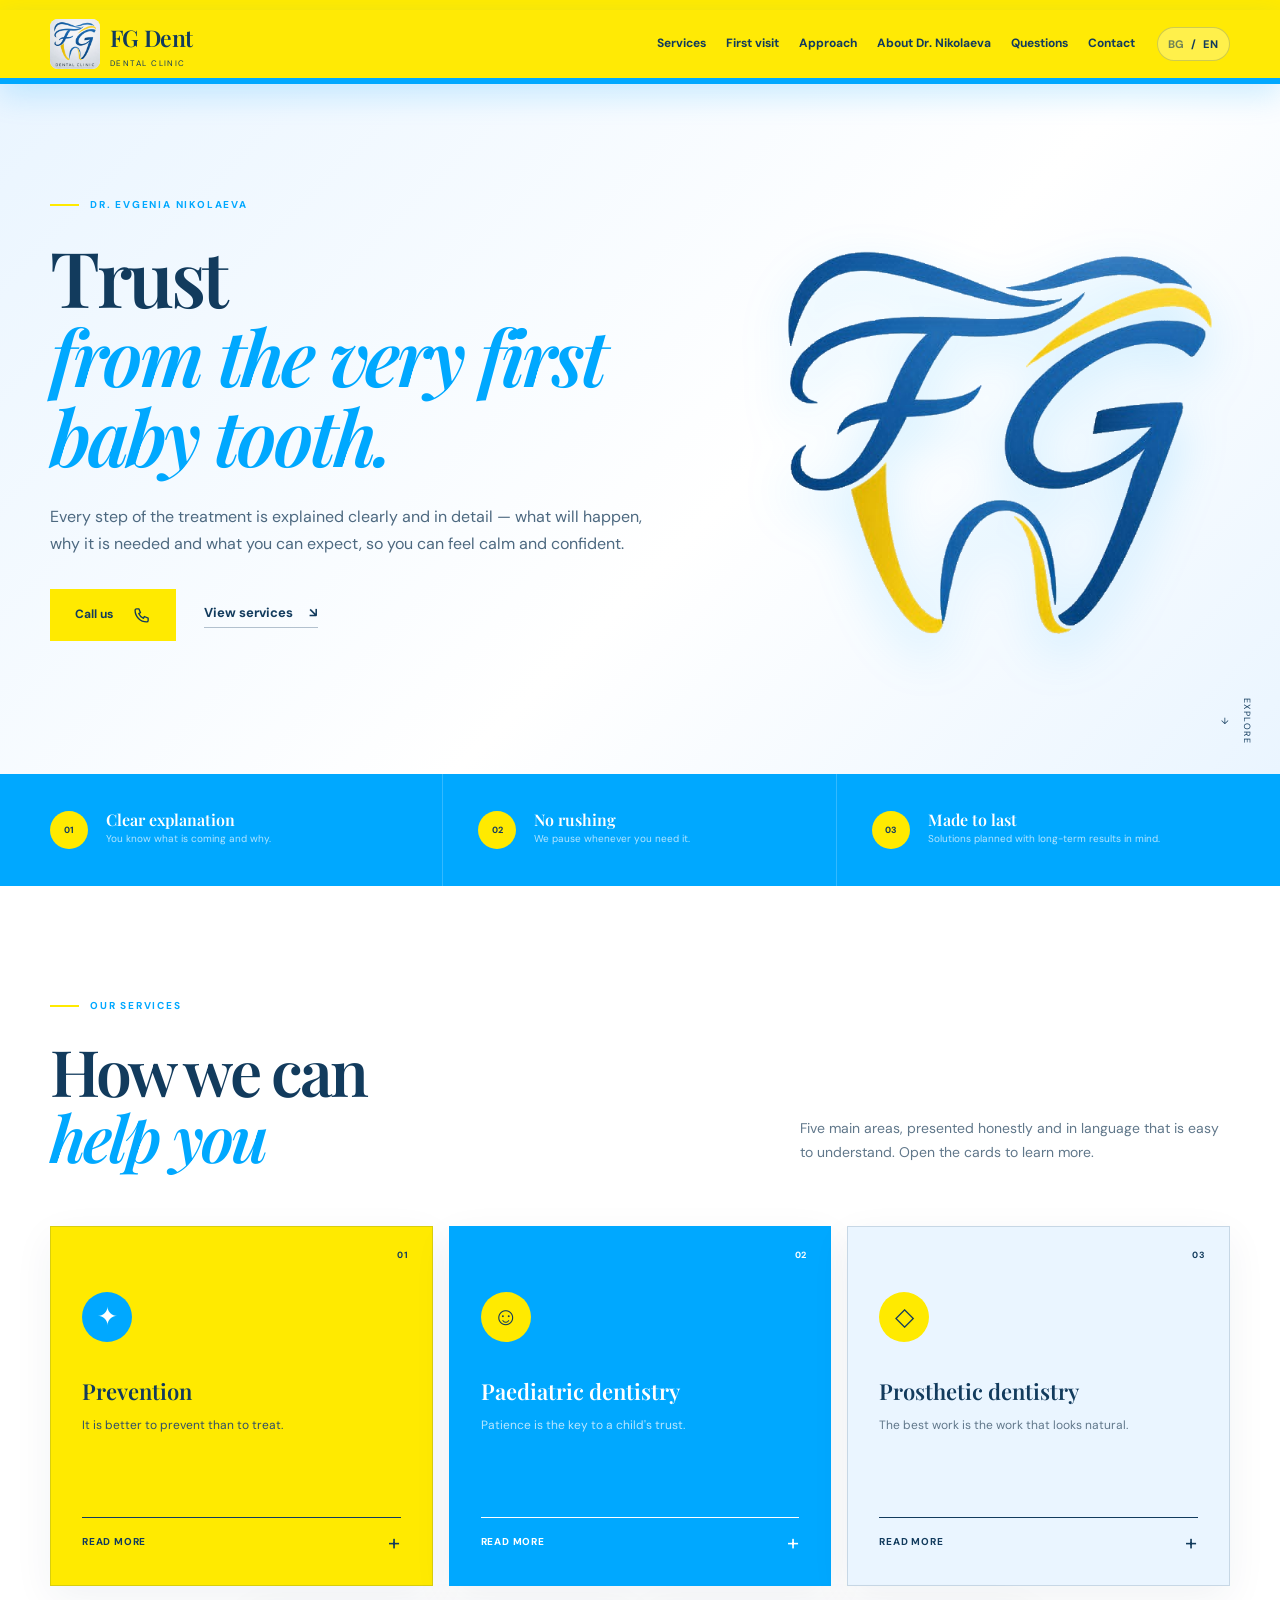
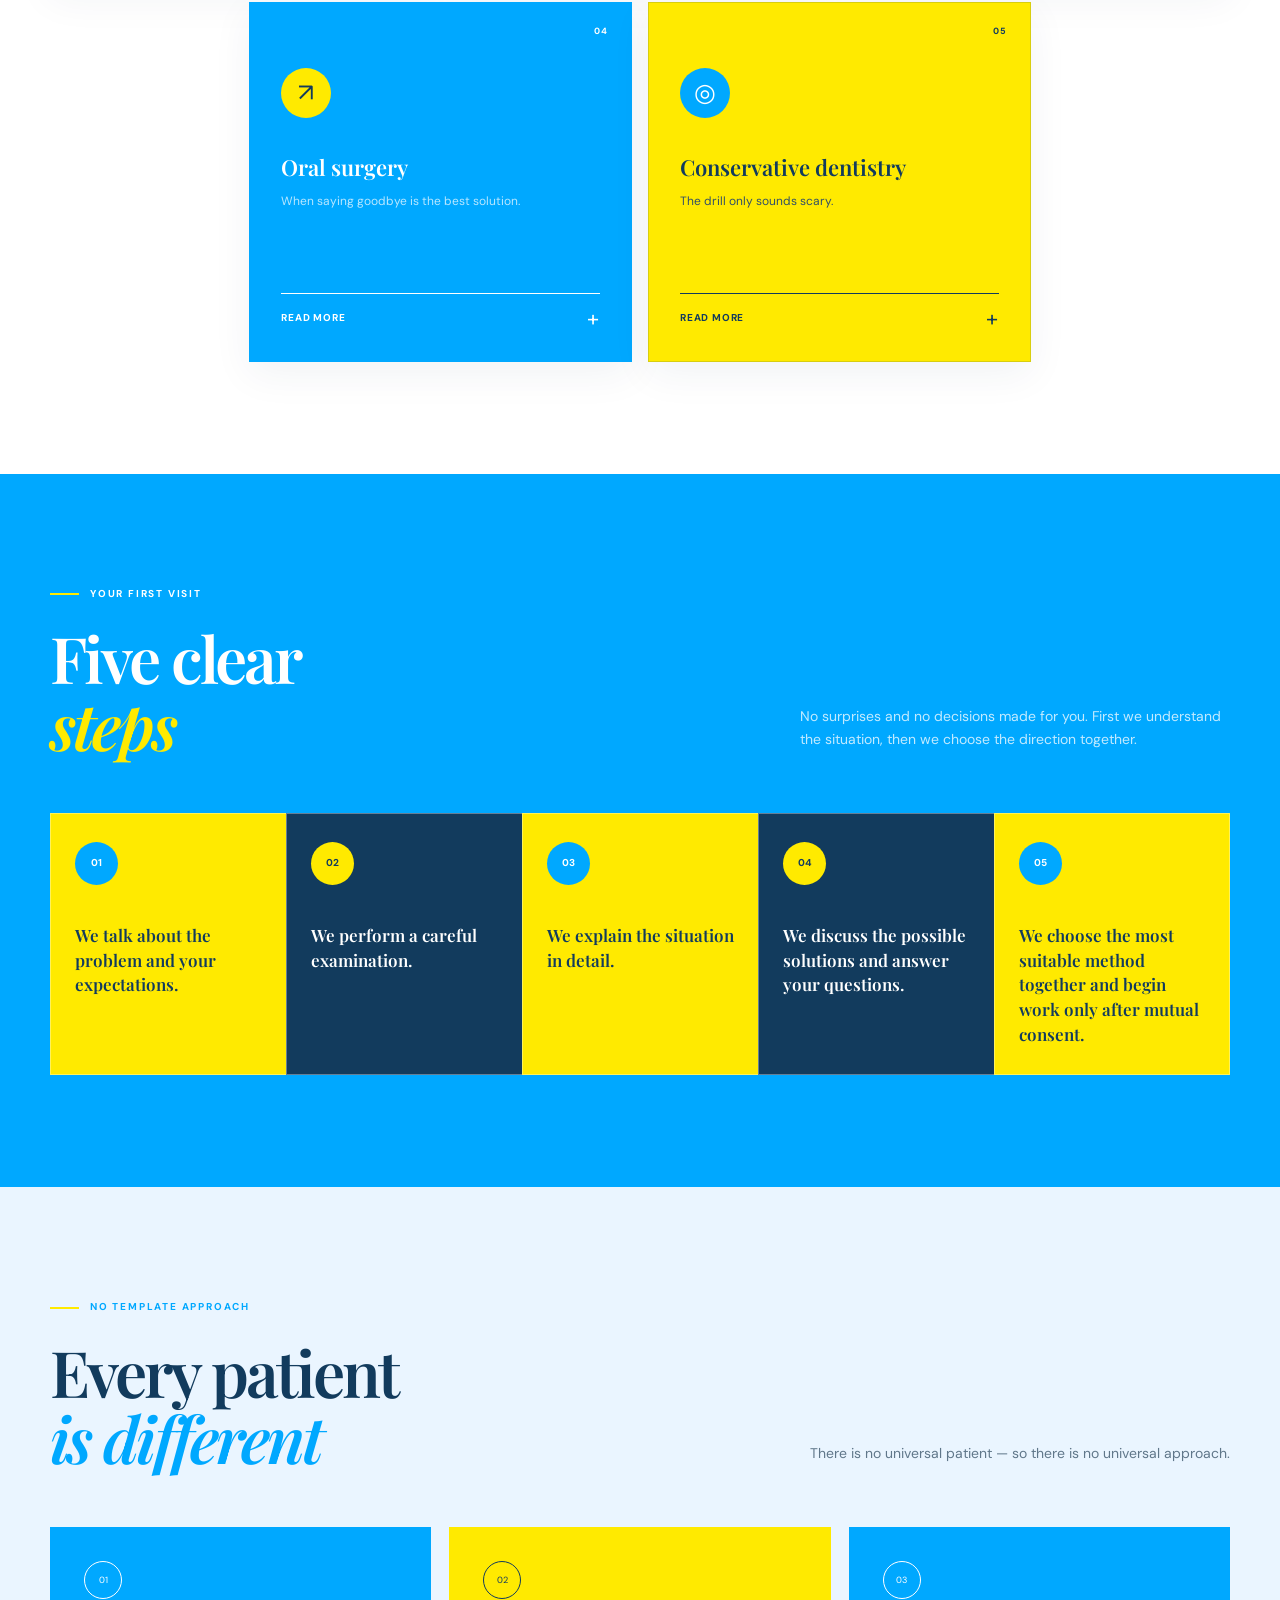
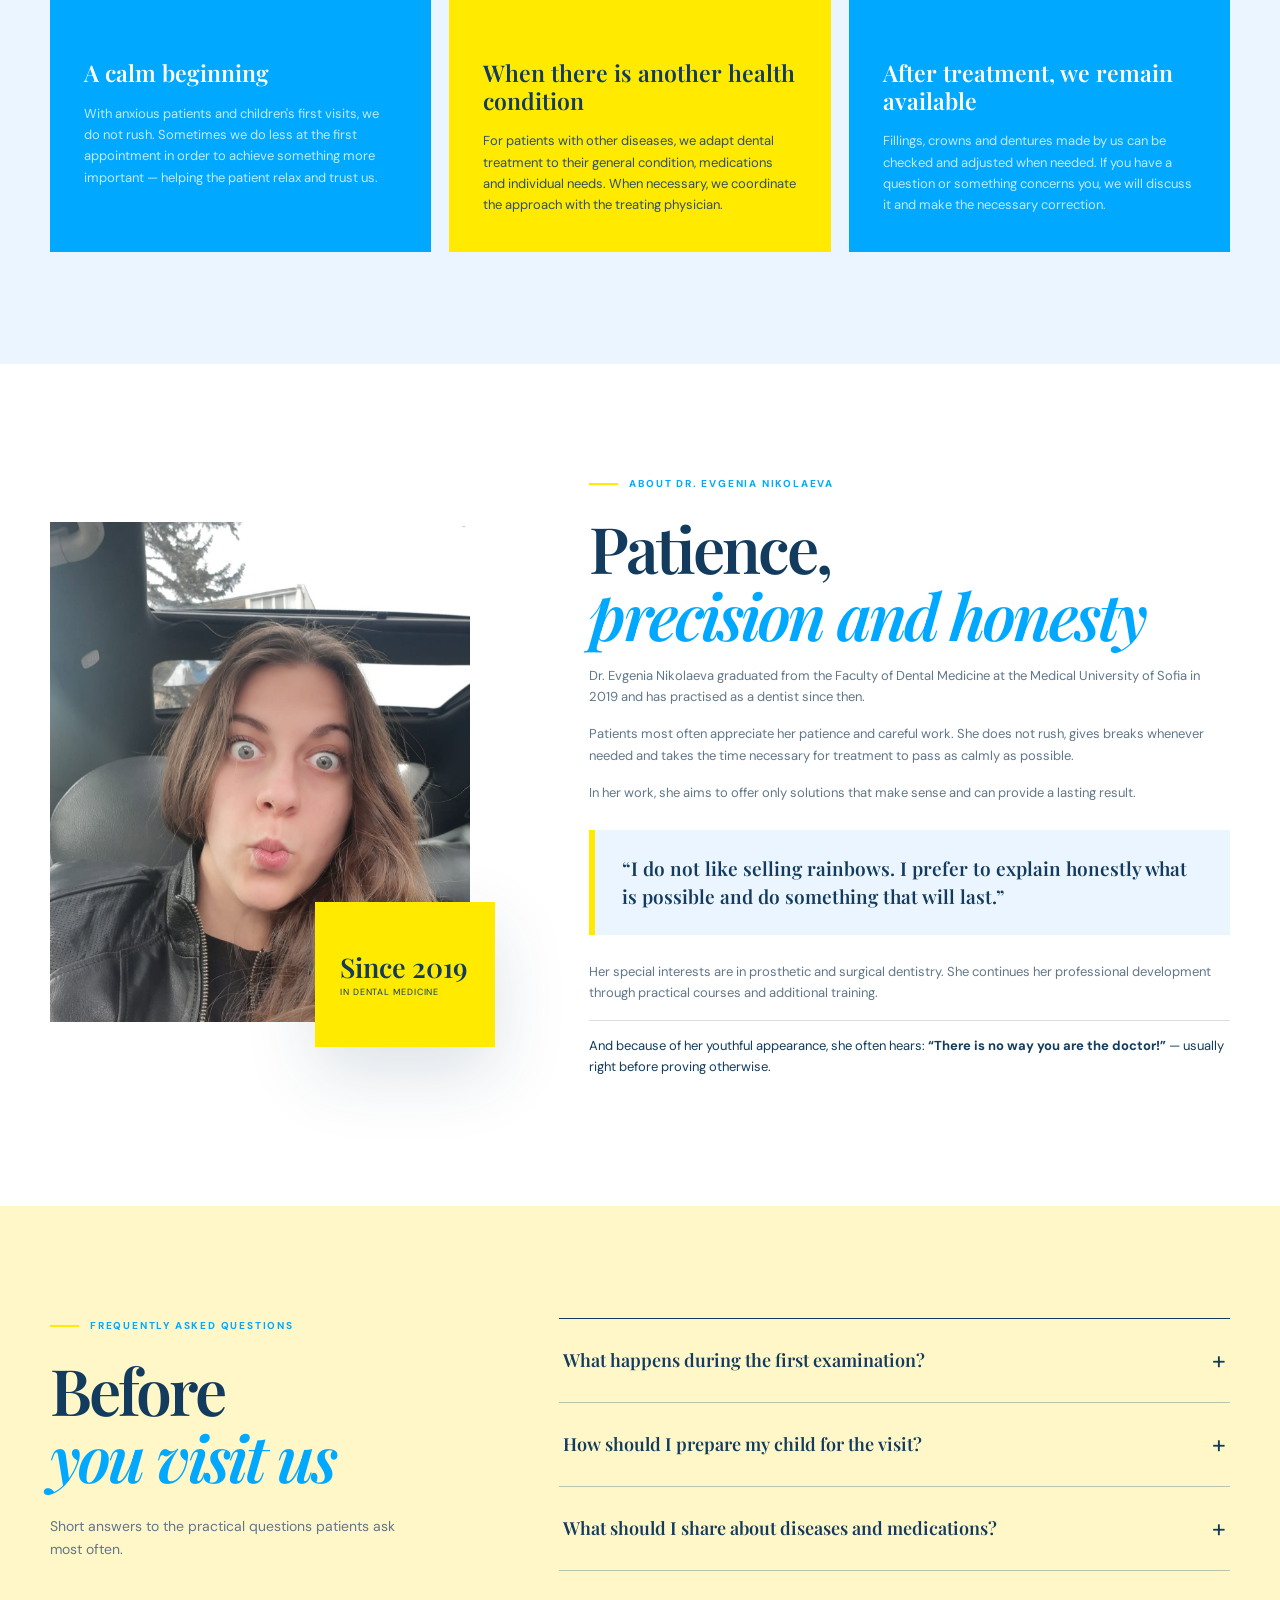
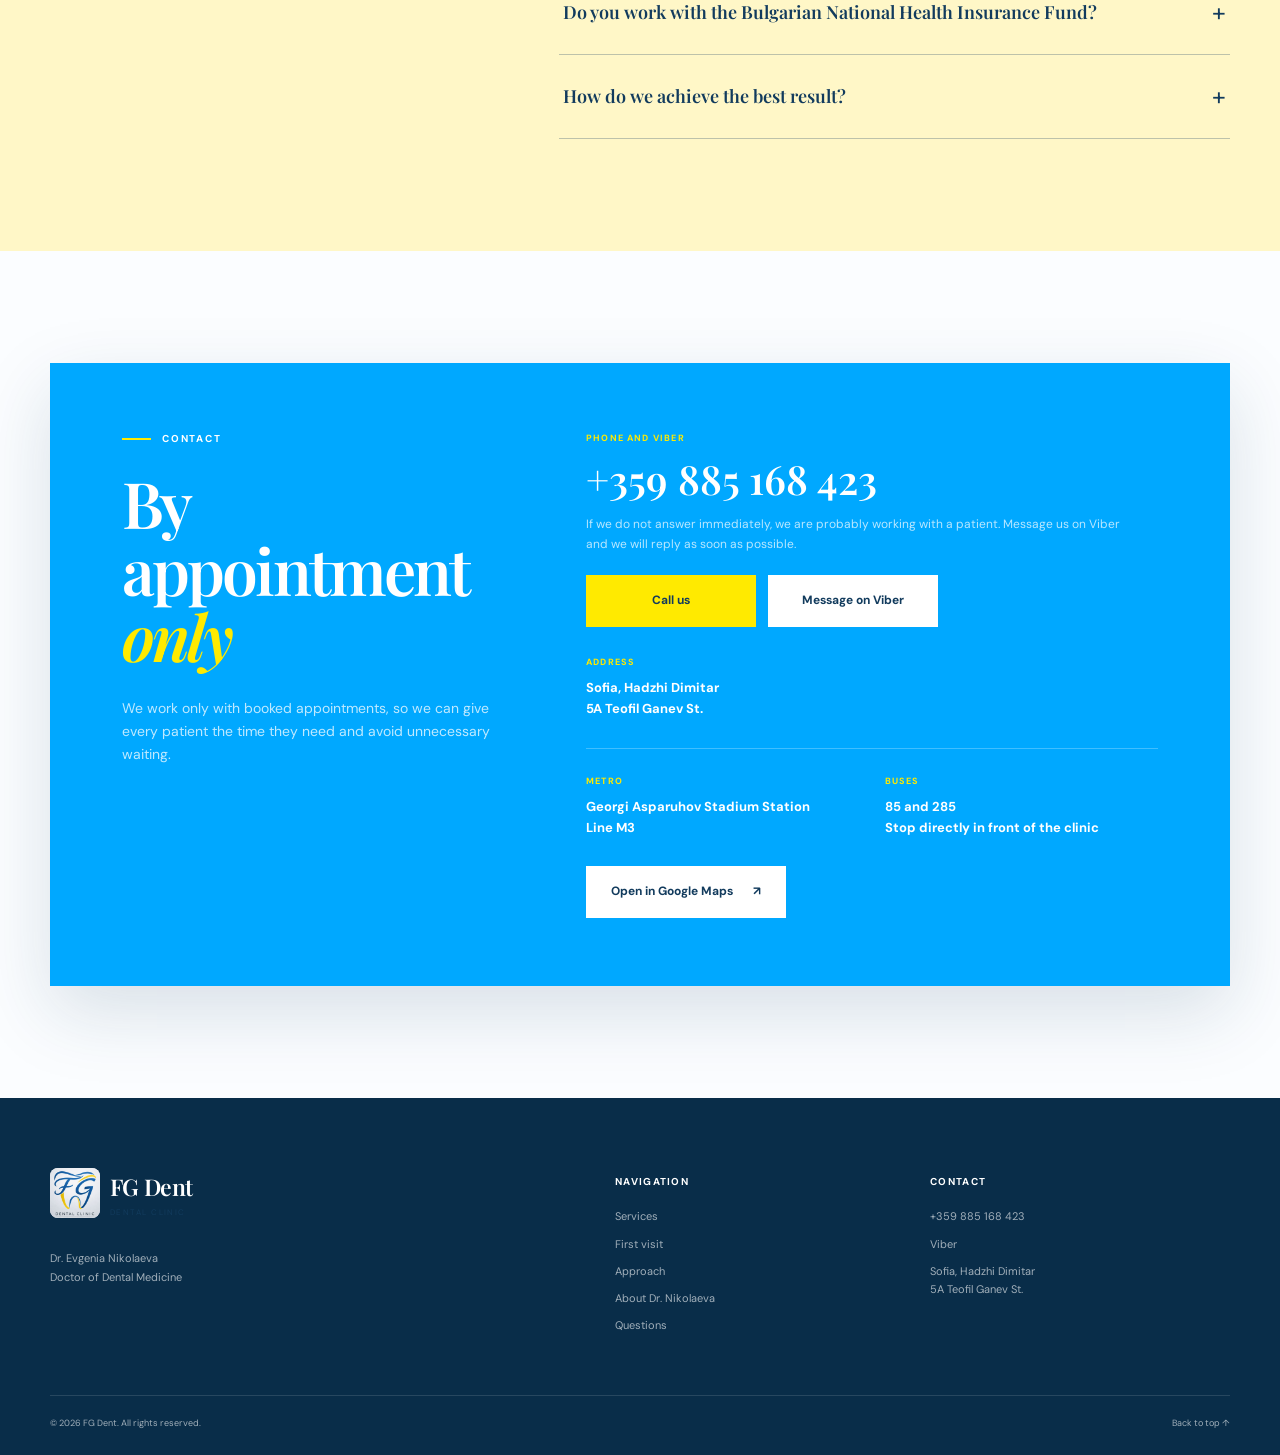
==== commit ad321e89: "Use clean logo symbol in hero" ====
--- a/en.html
+++ b/en.html
@@ -40,7 +40,7 @@
 
   <main id="main">
     <section class="hero" id="home">
-      <div class="hero-logo-panel" aria-hidden="true"><img src="assets/fg-dent-logo.png" alt="" width="1024" height="1024"></div>
+      <div class="hero-logo-panel" aria-hidden="true"><img src="assets/fg-dent-symbol.png" alt="" width="600" height="547"></div>
       <div class="container hero-layout">
         <div class="hero-copy reveal">
           <p class="eyebrow"><span></span>Dr. Evgenia Nikolaeva</p>
--- a/styles.css
+++ b/styles.css
@@ -54,10 +54,9 @@
 .text-link span { transition: transform .2s; }
 .text-link:hover span { transform: translateX(4px); }
 
-.hero { min-height: 690px; position: relative; overflow: hidden; background: radial-gradient(circle at 82% 44%, rgba(255,234,0,.42), transparent 24%), linear-gradient(135deg, var(--blue-light) 0%, #fff 52%, var(--yellow-light) 100%); }
-.hero::after { content: ""; position: absolute; z-index: 0; right: -16%; top: 8%; width: 54%; aspect-ratio: 1; border-radius: 50%; background: var(--yellow); opacity: .24; }
-.hero-logo-panel { position: absolute; z-index: 1; right: max(32px, calc((100vw - 1180px) / 2)); top: 50%; width: min(430px, 36vw); aspect-ratio: 1; display: grid; place-items: center; padding: 36px; border: 7px solid rgba(0,168,255,.24); border-radius: 50%; background: rgba(255,255,255,.6); box-shadow: 0 30px 90px rgba(18,59,93,.13); transform: translateY(-50%); }
-.hero-logo-panel img { width: 100%; height: 100%; object-fit: cover; border-radius: 26px; transform: scale(1.08); }
+.hero { min-height: 690px; position: relative; overflow: hidden; background: linear-gradient(135deg, var(--blue-light) 0%, #fff 58%, var(--blue-light) 100%); }
+.hero-logo-panel { position: absolute; z-index: 1; right: max(32px, calc((100vw - 1180px) / 2)); top: 52%; width: min(460px, 37vw); display: grid; place-items: center; transform: translateY(-50%); filter: drop-shadow(0 20px 24px rgba(0,168,255,.18)); }
+.hero-logo-panel img { width: 100%; height: auto; object-fit: contain; }
 .hero-layout { min-height: 690px; position: relative; z-index: 2; display: flex; align-items: center; }
 .hero-copy { width: 56%; padding: 62px 0 82px; }
 .eyebrow { display: flex; align-items: center; gap: 11px; margin: 0 0 23px; color: var(--blue); font-size: 10px; font-weight: 700; letter-spacing: .18em; text-transform: uppercase; }
@@ -204,10 +203,9 @@
   .menu-open .menu-button span:nth-child(3) { transform: translateY(-7px) rotate(-45deg); }
   .language-switch { order: 2; margin-left: auto; }
   .menu-button { order: 3; }
-  .hero { min-height: 900px; background: linear-gradient(180deg, var(--blue-light), var(--yellow-light)); }
+  .hero { min-height: 900px; background: linear-gradient(180deg, var(--blue-light), #fff); }
   .hero-layout { min-height: 930px; align-items: flex-start; }
-  .hero::after { right: -42%; top: auto; bottom: 4%; width: 110%; }
-  .hero-logo-panel { left: 50%; right: auto; top: auto; bottom: 70px; width: min(330px, 76vw); padding: 25px; transform: translateX(-50%); }
+  .hero-logo-panel { left: 50%; right: auto; top: auto; bottom: 82px; width: min(330px, 76vw); transform: translateX(-50%); }
   .hero-copy { width: 100%; padding: 55px 0 420px; }
   h1 { font-size: clamp(44px,13vw,62px); }
   .lead { font-size: 15px; }
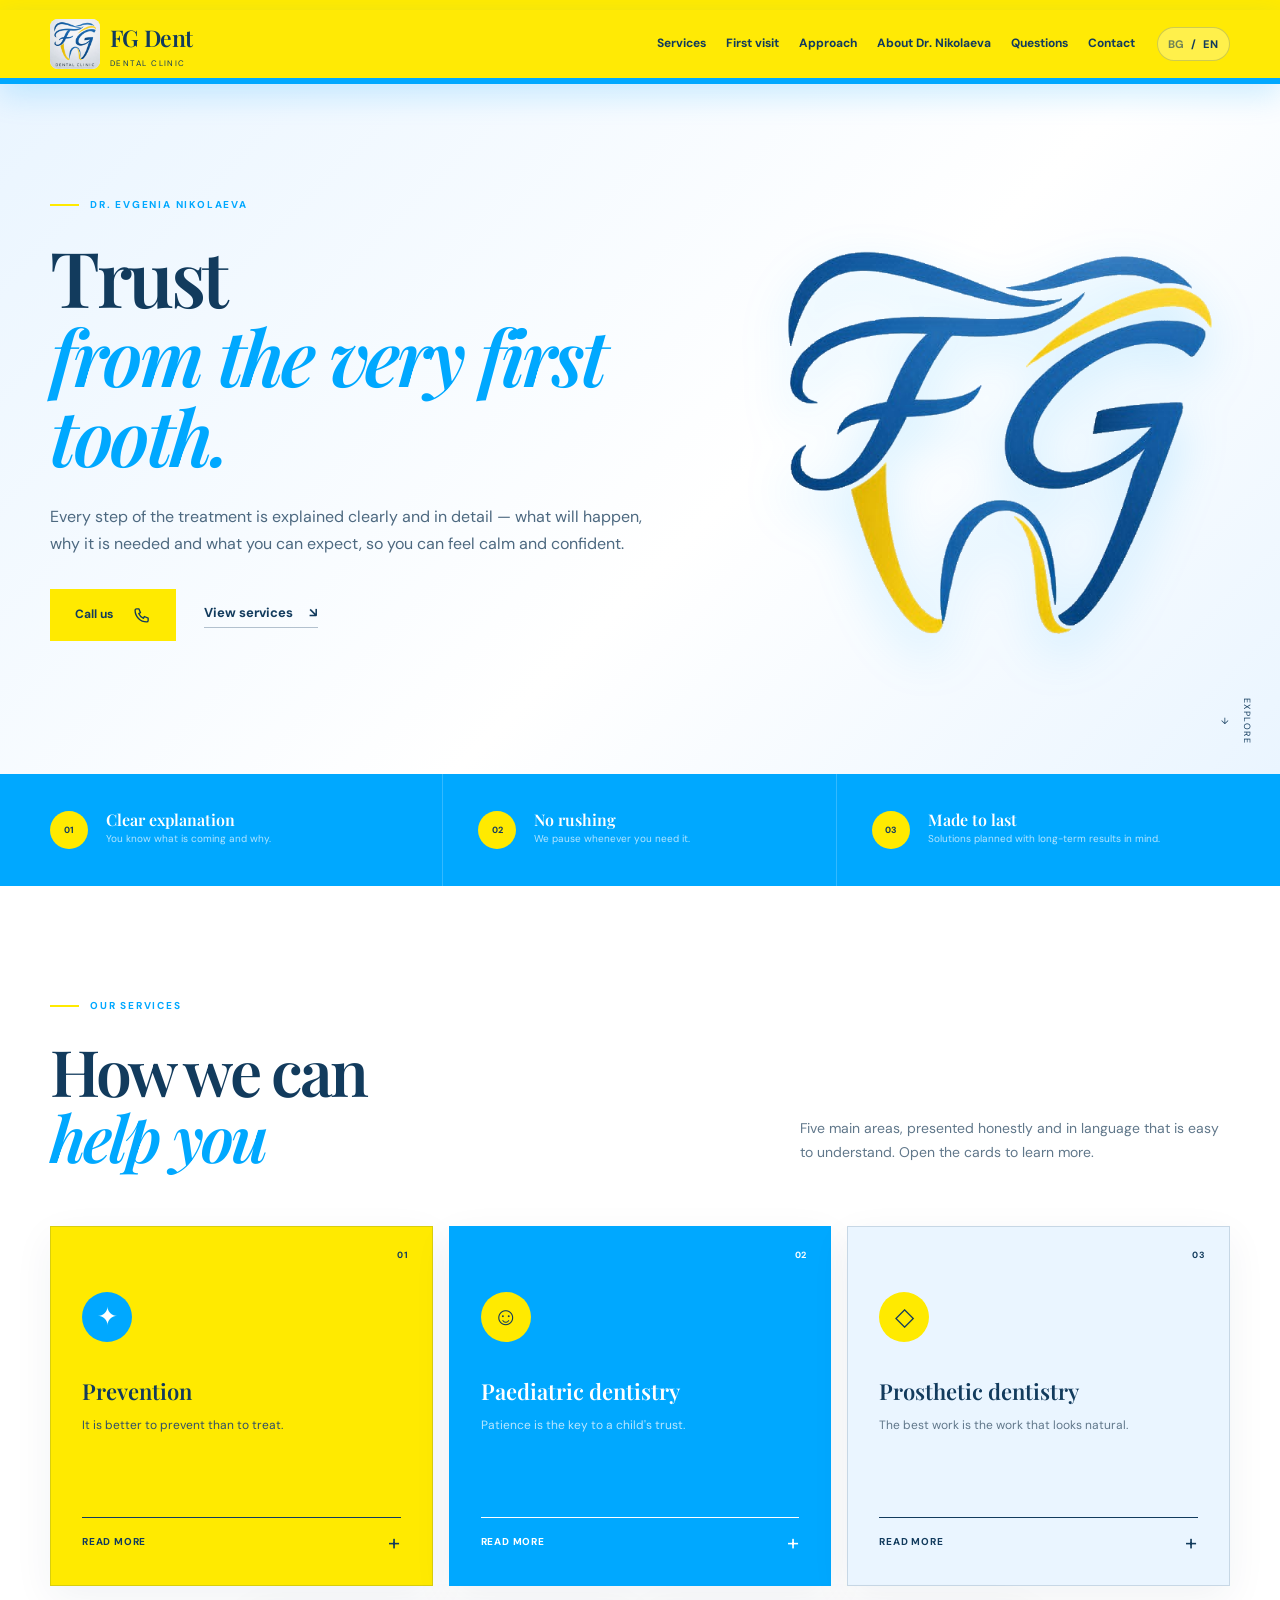
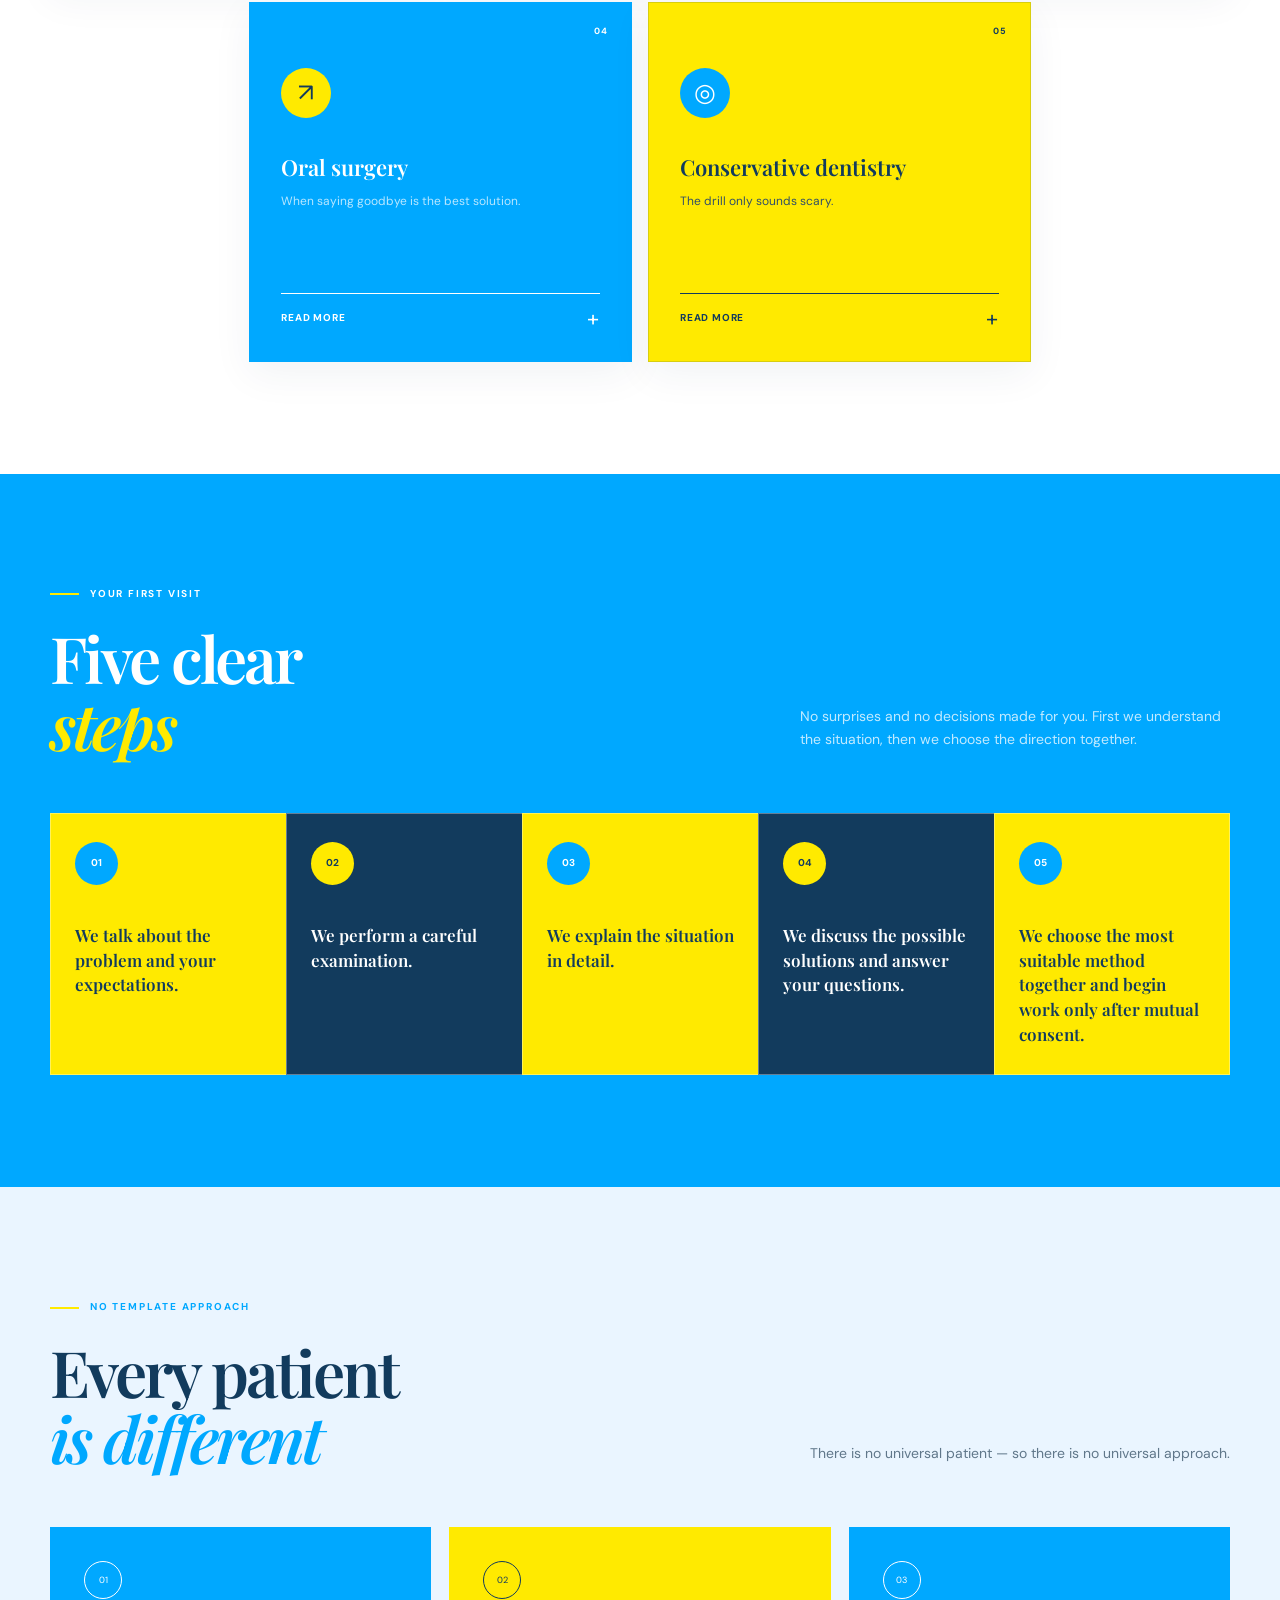
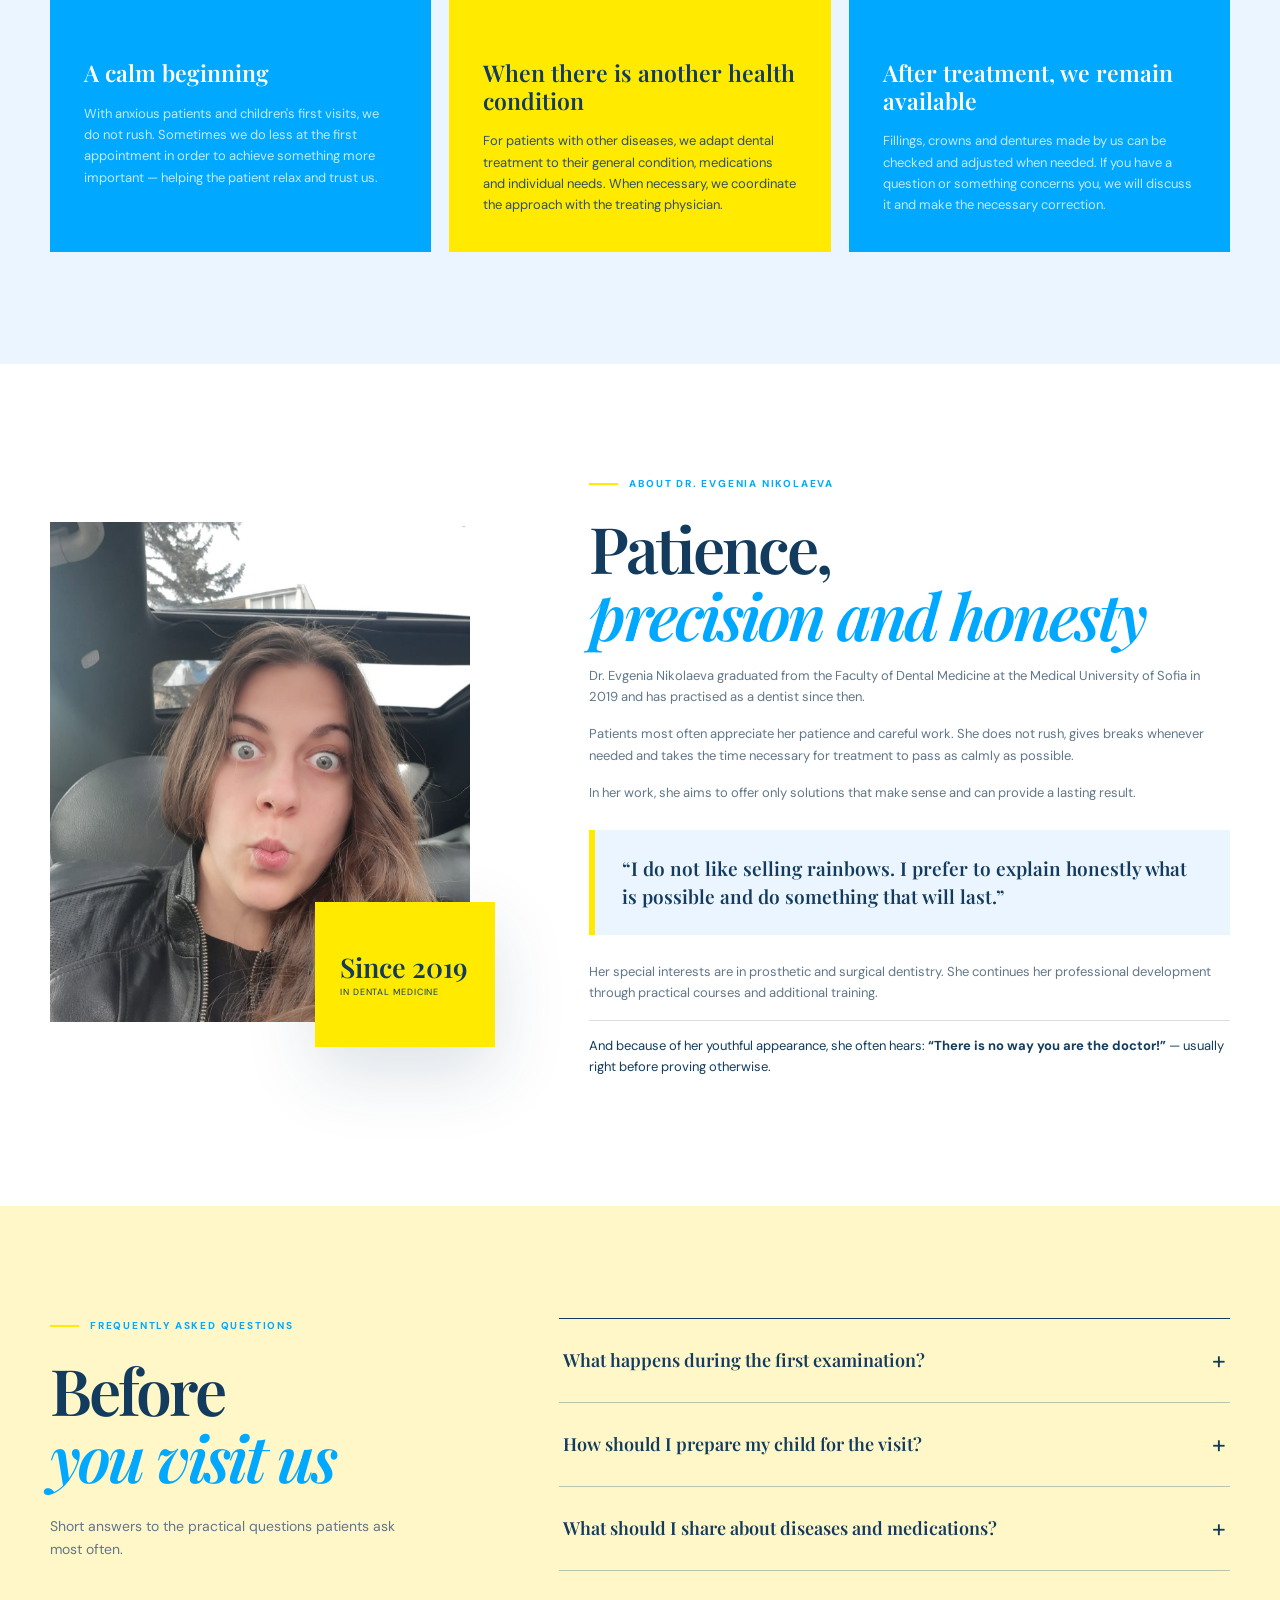
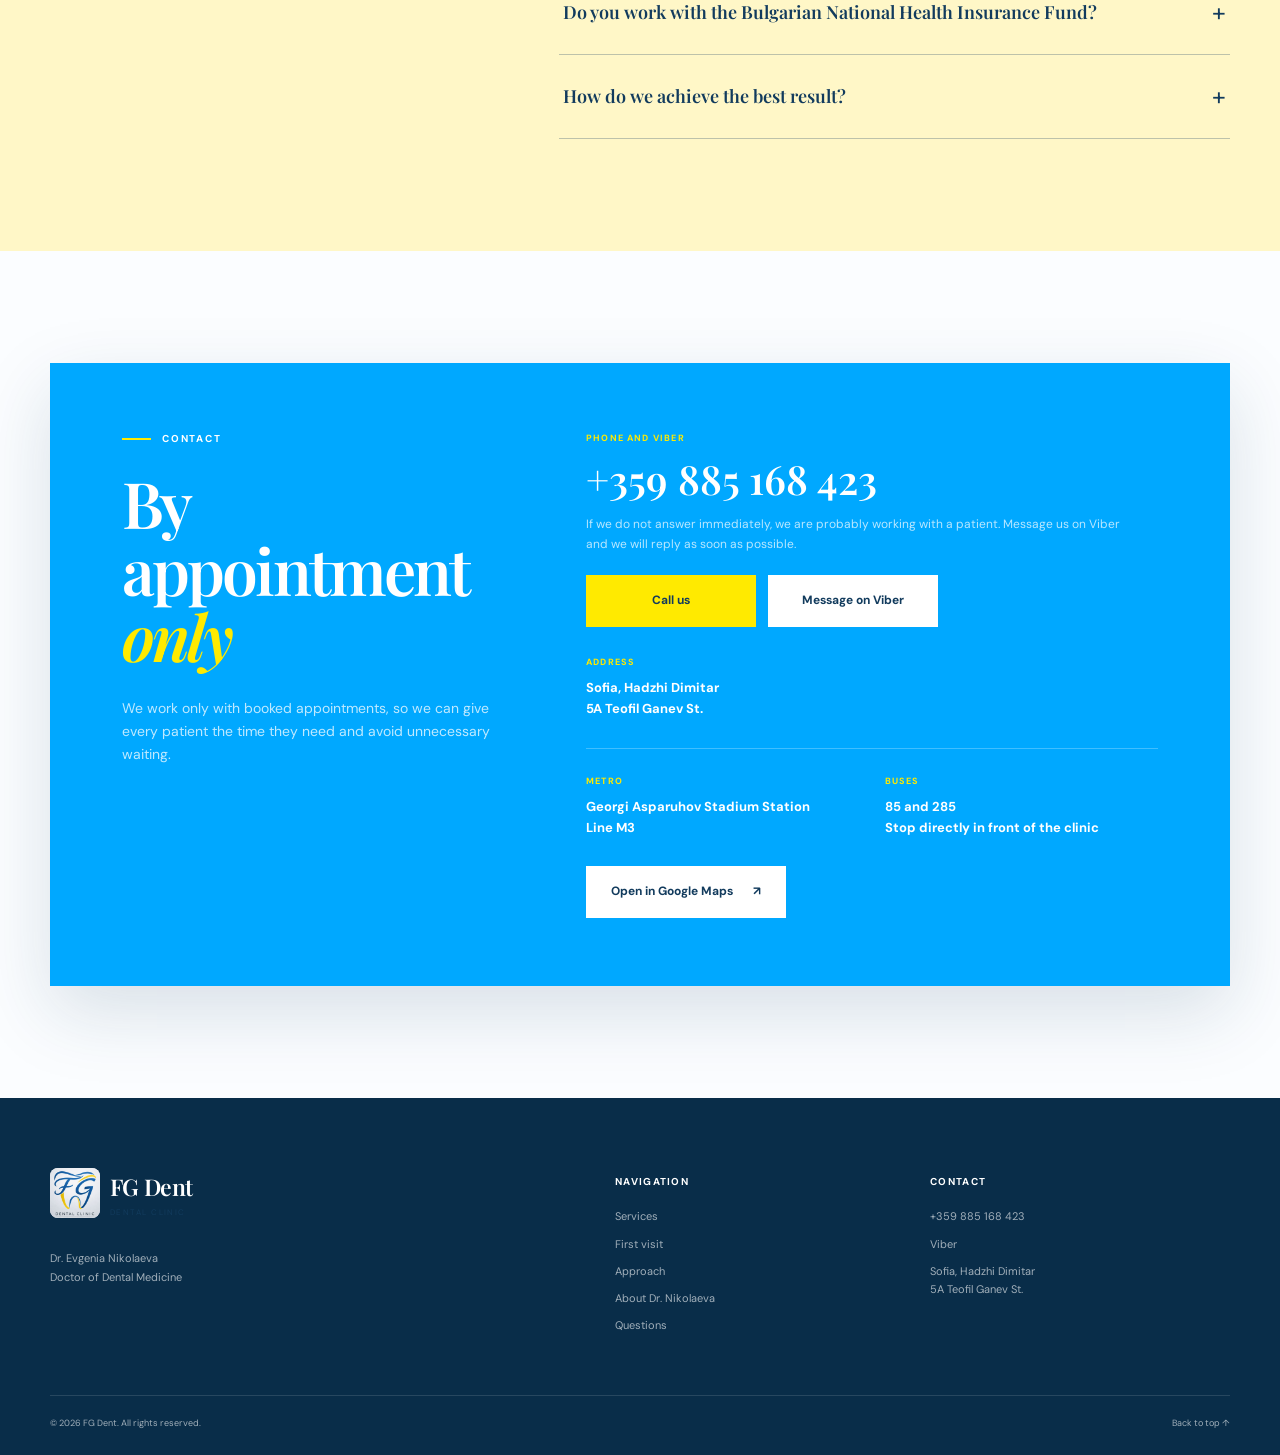
==== commit 561eab87: "Update English hero headline" ====
--- a/en.html
+++ b/en.html
@@ -44,7 +44,7 @@
       <div class="container hero-layout">
         <div class="hero-copy reveal">
           <p class="eyebrow"><span></span>Dr. Evgenia Nikolaeva</p>
-          <h1>Trust<br><em>from the very first baby tooth.</em></h1>
+          <h1>Trust<br><em>from the very first tooth.</em></h1>
           <p class="lead">Every step of the treatment is explained clearly and in detail — what will happen, why it is needed and what you can expect, so you can feel calm and confident.</p>
           <div class="hero-actions">
             <a class="button button-yellow" href="tel:+359885168423"><span>Call us</span><svg viewBox="0 0 24 24" aria-hidden="true"><path d="M7.8 3.8 10 8.9 7.6 10c1.2 2.8 3.6 5.2 6.4 6.4l1.1-2.4 5.1 2.2v3c0 1.1-.9 2-2 2C9.7 21.2 2.8 14.3 2.8 5.8c0-1.1.9-2 2-2h3Z"/></svg></a>
